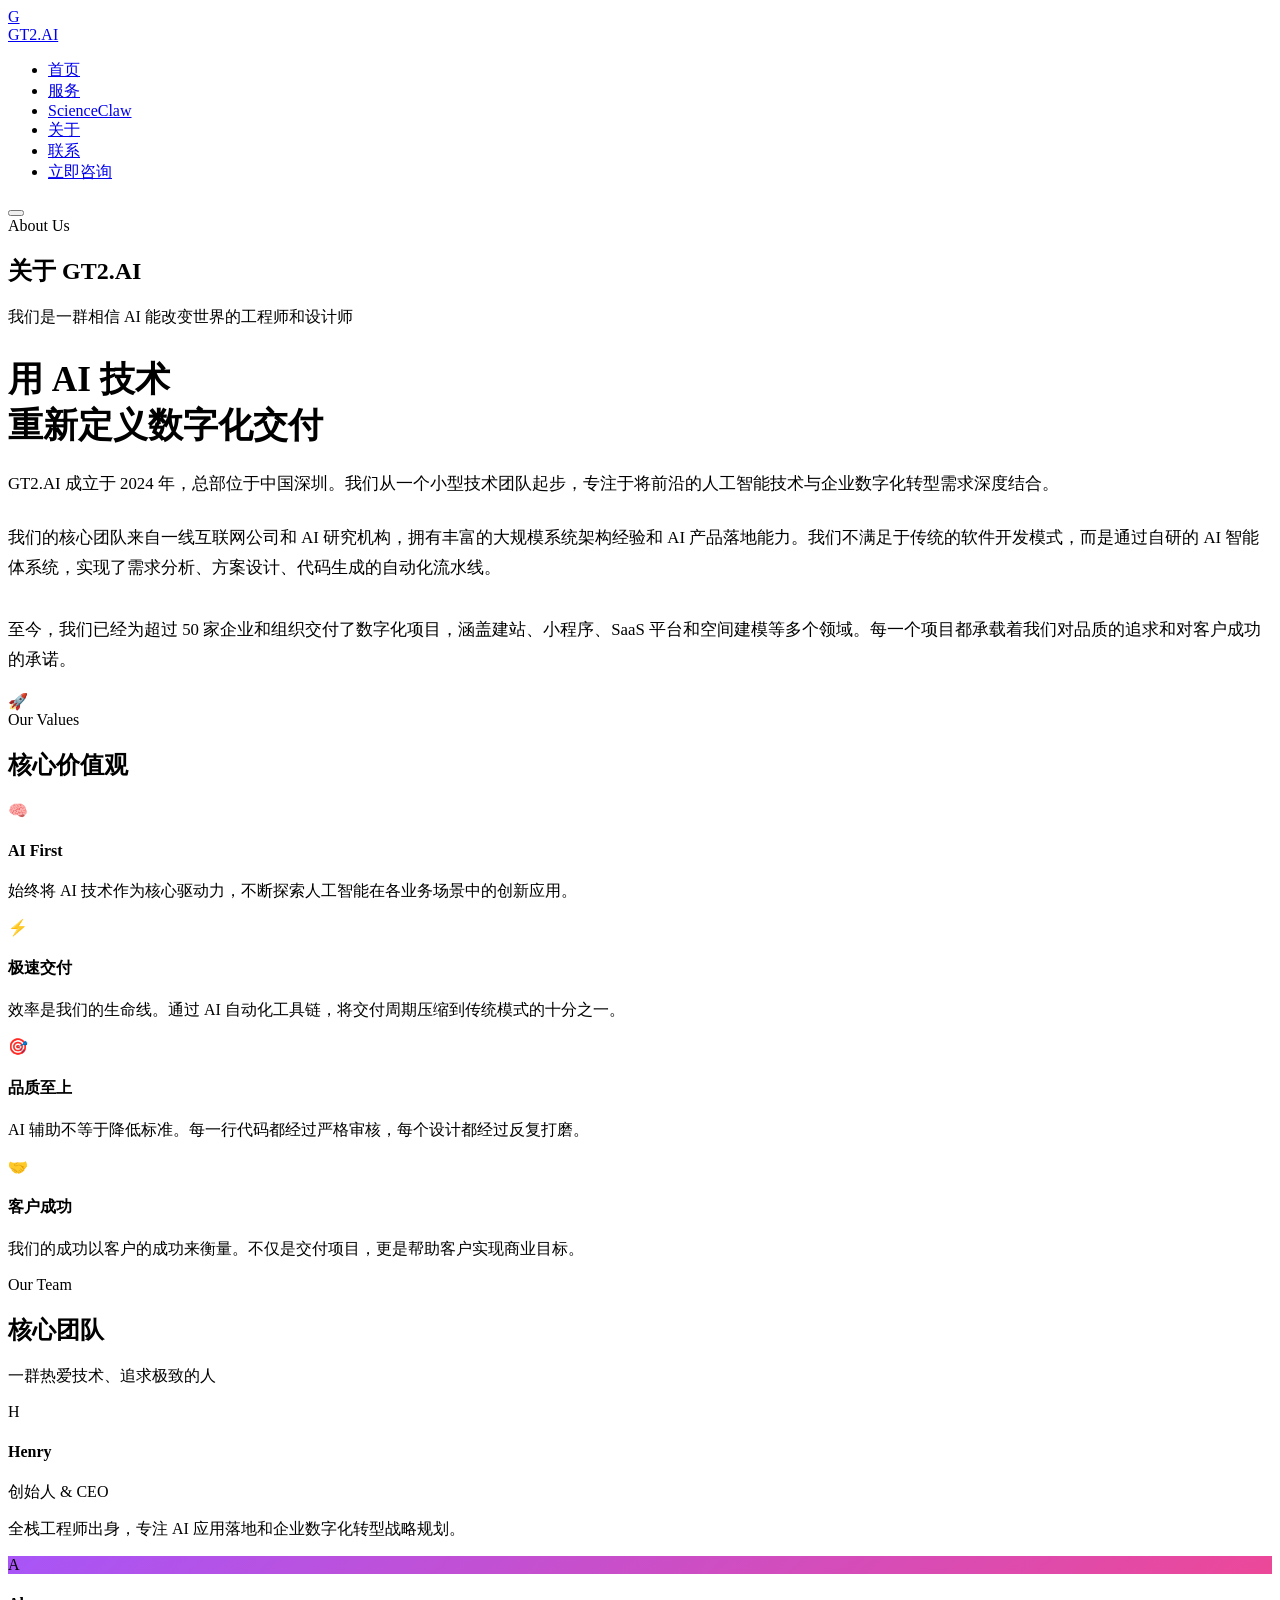
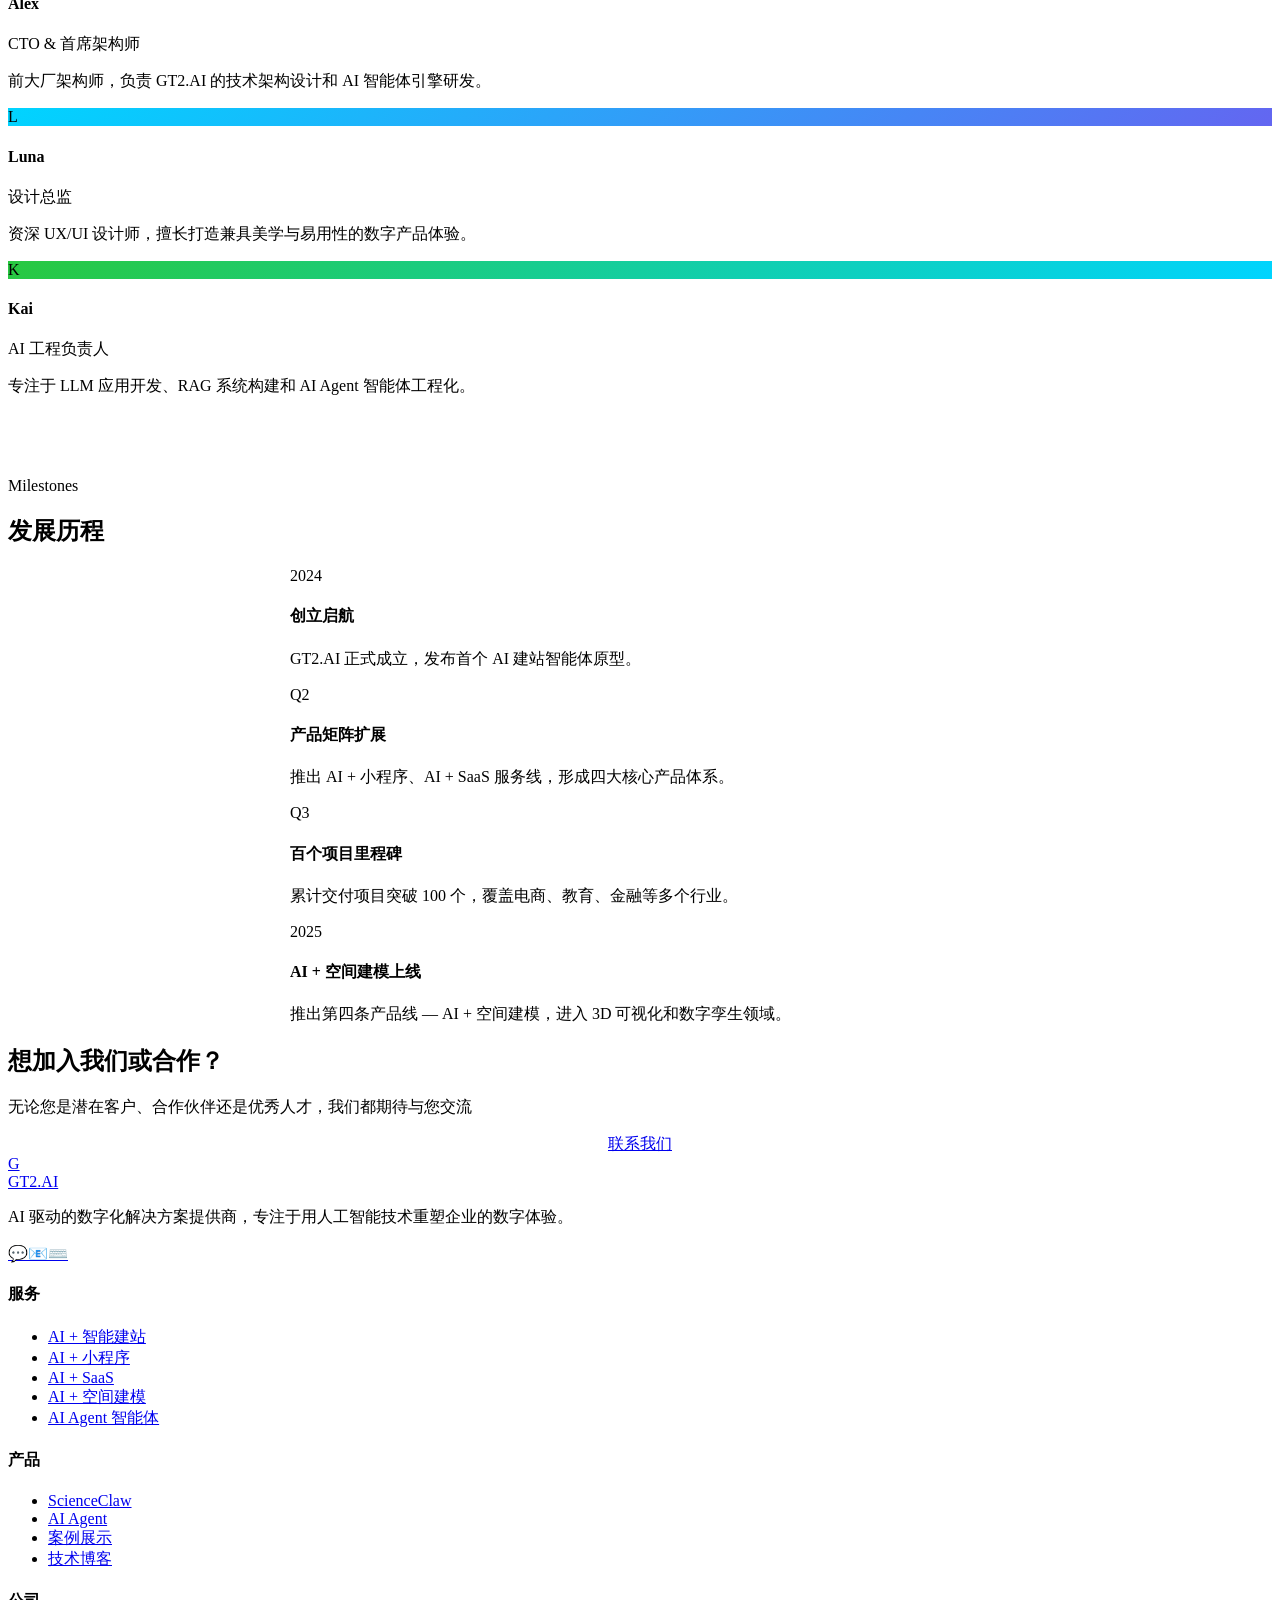
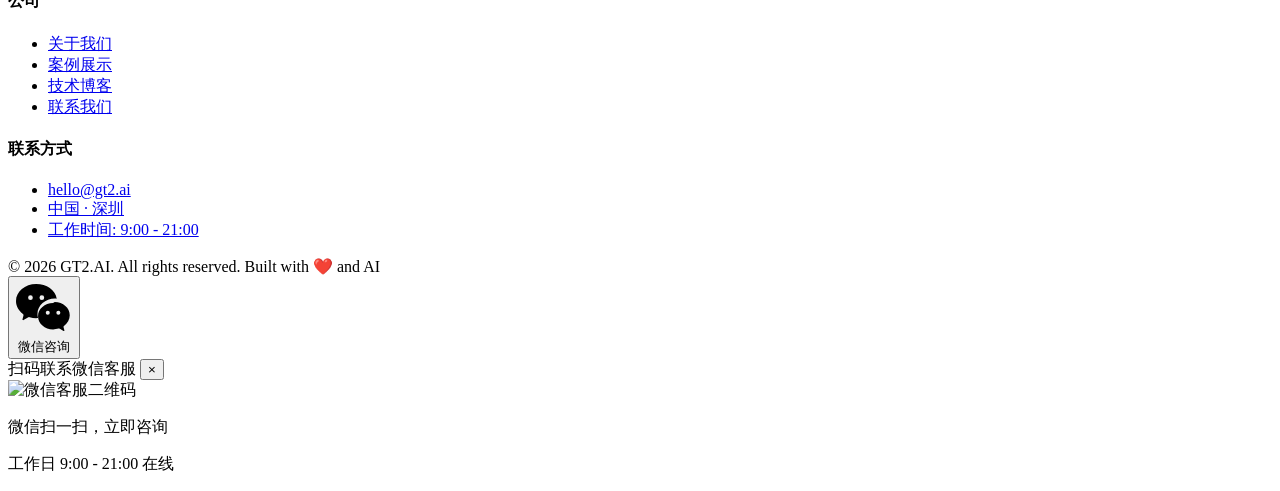
==== about.html @ 5101062d "Add files via upload 添加侧边微信客服组件 + ScienceClaw页面" ====
<!DOCTYPE html>
<html lang="zh-CN">
<head>
  <meta charset="UTF-8">
  <meta name="viewport" content="width=device-width, initial-scale=1.0">
  <title>关于我们 - GT2.AI | AI 驱动的数字化解决方案</title>
  <link rel="stylesheet" href="css/style.css">
</head>
<body>

  <div class="bg-orbs"><div class="bg-orb bg-orb-1"></div><div class="bg-orb bg-orb-2"></div><div class="bg-orb bg-orb-3"></div></div>
  <div class="bg-grid"></div>

  <nav class="navbar"><div class="container">
    <a href="index.html" class="nav-logo"><div class="logo-icon">G</div><span>GT2.AI</span></a>
    <ul class="nav-links">
      <li><a href="index.html">首页</a></li>
      <li><a href="services.html">服务</a></li>
      <li><a href="scienceclaw.html">ScienceClaw</a></li>
      <li><a href="about.html" class="active">关于</a></li>
      <li><a href="contact.html">联系</a></li>
      <li><a href="contact.html" class="btn btn-primary nav-cta">立即咨询</a></li>
    </ul>
    <button class="nav-toggle" aria-label="菜单"><span></span><span></span><span></span></button>
  </div></nav>

  <div class="content-wrapper">

    <!-- Page Header -->
    <section class="page-header" id="about-top">
      <div class="container animate-on-scroll">
        <div class="section-label">About Us</div>
        <h1 class="section-title gradient-text">关于 GT2.AI</h1>
        <p class="section-desc">我们是一群相信 AI 能改变世界的工程师和设计师</p>
      </div>
    </section>

    <!-- About Intro -->
    <section class="service-detail">
      <div class="container">
        <div class="about-intro">
          <div class="animate-on-scroll">
            <h2 style="font-family:var(--font-display);font-size:clamp(1.6rem,3vw,2.2rem);font-weight:700;margin-bottom:20px;line-height:1.3;">
              用 AI 技术<br><span class="gradient-text">重新定义数字化交付</span>
            </h2>
            <p style="color:var(--text-secondary);font-size:1.05rem;line-height:1.8;margin-bottom:24px;">
              GT2.AI 成立于 2024 年，总部位于中国深圳。我们从一个小型技术团队起步，专注于将前沿的人工智能技术与企业数字化转型需求深度结合。
            </p>
            <p style="color:var(--text-secondary);font-size:1.05rem;line-height:1.8;margin-bottom:32px;">
              我们的核心团队来自一线互联网公司和 AI 研究机构，拥有丰富的大规模系统架构经验和 AI 产品落地能力。我们不满足于传统的软件开发模式，而是通过自研的 AI 智能体系统，实现了需求分析、方案设计、代码生成的自动化流水线。
            </p>
            <p style="color:var(--text-secondary);font-size:1.05rem;line-height:1.8;">
              至今，我们已经为超过 50 家企业和组织交付了数字化项目，涵盖建站、小程序、SaaS 平台和空间建模等多个领域。每一个项目都承载着我们对品质的追求和对客户成功的承诺。
            </p>
          </div>
          <div class="about-img-placeholder animate-on-scroll delay-2">
            🚀
          </div>
        </div>

        <!-- Values -->
        <div class="section-header animate-on-scroll">
          <div class="section-label">Our Values</div>
          <h2 class="section-title">核心价值观</h2>
        </div>
        <div class="about-values">
          <div class="value-card animate-on-scroll delay-1">
            <div class="value-icon">🧠</div>
            <h4>AI First</h4>
            <p>始终将 AI 技术作为核心驱动力，不断探索人工智能在各业务场景中的创新应用。</p>
          </div>
          <div class="value-card animate-on-scroll delay-2">
            <div class="value-icon">⚡</div>
            <h4>极速交付</h4>
            <p>效率是我们的生命线。通过 AI 自动化工具链，将交付周期压缩到传统模式的十分之一。</p>
          </div>
          <div class="value-card animate-on-scroll delay-3">
            <div class="value-icon">🎯</div>
            <h4>品质至上</h4>
            <p>AI 辅助不等于降低标准。每一行代码都经过严格审核，每个设计都经过反复打磨。</p>
          </div>
          <div class="value-card animate-on-scroll delay-4">
            <div class="value-icon">🤝</div>
            <h4>客户成功</h4>
            <p>我们的成功以客户的成功来衡量。不仅是交付项目，更是帮助客户实现商业目标。</p>
          </div>
        </div>

        <!-- Team -->
        <div class="section-header animate-on-scroll">
          <div class="section-label">Our Team</div>
          <h2 class="section-title">核心团队</h2>
          <p class="section-desc">一群热爱技术、追求极致的人</p>
        </div>
        <div class="team-grid">
          <div class="team-card animate-on-scroll delay-1">
            <div class="team-avatar">H</div>
            <h4>Henry</h4>
            <div class="role">创始人 & CEO</div>
            <p>全栈工程师出身，专注 AI 应用落地和企业数字化转型战略规划。</p>
          </div>
          <div class="team-card animate-on-scroll delay-2">
            <div class="team-avatar" style="background:linear-gradient(135deg,#a855f7,#ec4899);">A</div>
            <h4>Alex</h4>
            <div class="role">CTO & 首席架构师</div>
            <p>前大厂架构师，负责 GT2.AI 的技术架构设计和 AI 智能体引擎研发。</p>
          </div>
          <div class="team-card animate-on-scroll delay-3">
            <div class="team-avatar" style="background:linear-gradient(135deg,#00d4ff,#6366f1);">L</div>
            <h4>Luna</h4>
            <div class="role">设计总监</div>
            <p>资深 UX/UI 设计师，擅长打造兼具美学与易用性的数字产品体验。</p>
          </div>
          <div class="team-card animate-on-scroll delay-4">
            <div class="team-avatar" style="background:linear-gradient(135deg,#28c840,#00d4ff);">K</div>
            <h4>Kai</h4>
            <div class="role">AI 工程负责人</div>
            <p>专注于 LLM 应用开发、RAG 系统构建和 AI Agent 智能体工程化。</p>
          </div>
        </div>

        <!-- Timeline / Milestones -->
        <div class="section-header animate-on-scroll" style="margin-top:80px;">
          <div class="section-label">Milestones</div>
          <h2 class="section-title">发展历程</h2>
        </div>
        <div class="feature-list" style="max-width:700px;margin:0 auto;">
          <div class="feature-item animate-on-scroll delay-1">
            <div class="feature-num">2024</div>
            <div class="feature-info">
              <h4>创立启航</h4>
              <p>GT2.AI 正式成立，发布首个 AI 建站智能体原型。</p>
            </div>
          </div>
          <div class="feature-item animate-on-scroll delay-2">
            <div class="feature-num">Q2</div>
            <div class="feature-info">
              <h4>产品矩阵扩展</h4>
              <p>推出 AI + 小程序、AI + SaaS 服务线，形成四大核心产品体系。</p>
            </div>
          </div>
          <div class="feature-item animate-on-scroll delay-3">
            <div class="feature-num">Q3</div>
            <div class="feature-info">
              <h4>百个项目里程碑</h4>
              <p>累计交付项目突破 100 个，覆盖电商、教育、金融等多个行业。</p>
            </div>
          </div>
          <div class="feature-item animate-on-scroll delay-4">
            <div class="feature-num">2025</div>
            <div class="feature-info">
              <h4>AI + 空间建模上线</h4>
              <p>推出第四条产品线 — AI + 空间建模，进入 3D 可视化和数字孪生领域。</p>
            </div>
          </div>
        </div>
      </div>
    </section>

    <!-- CTA -->
    <section class="cta-section">
      <div class="container">
        <div class="cta-box animate-on-scroll">
          <div class="cta-glow"></div>
          <h2 class="cta-title">想加入我们或合作？</h2>
          <p class="cta-desc">无论您是潜在客户、合作伙伴还是优秀人才，我们都期待与您交流</p>
          <div style="display:flex;gap:16px;justify-content:center;position:relative;z-index:1;">
            <a href="contact.html" class="btn btn-primary">联系我们</a>
          </div>
        </div>
      </div>
    </section>

  </div>

  <!-- Footer -->
  <footer class="footer">
    <div class="container">
      <div class="footer-grid">
        <div class="footer-brand">
          <a href="index.html" class="nav-logo"><div class="logo-icon">G</div><span>GT2.AI</span></a>
          <p>AI 驱动的数字化解决方案提供商，专注于用人工智能技术重塑企业的数字体验。</p>
          <div class="footer-social"><a href="#">💬</a><a href="#">📧</a><a href="#">⌨️</a></div>
        </div>
        <div class="footer-col">
          <h4>服务</h4>
          <ul>
            <li><a href="services.html#ai-build">AI + 智能建站</a></li>
            <li><a href="services.html#ai-miniapp">AI + 小程序</a></li>
            <li><a href="services.html#ai-saas">AI + SaaS</a></li>
            <li><a href="services.html#ai-modeling">AI + 空间建模</a></li>
            <li><a href="services.html#ai-agent">AI Agent 智能体</a></li>
          </ul>
        </div>
        <div class="footer-col">
          <h4>产品</h4>
          <ul>
            <li><a href="scienceclaw.html">ScienceClaw</a></li>
            <li><a href="services.html#ai-agent">AI Agent</a></li>
            <li><a href="#">案例展示</a></li>
            <li><a href="#">技术博客</a></li>
          </ul>
        </div>
        <div class="footer-col">
          <h4>公司</h4>
          <ul>
            <li><a href="about.html">关于我们</a></li>
            <li><a href="cases.html">案例展示</a></li>
            <li><a href="#">技术博客</a></li>
            <li><a href="contact.html">联系我们</a></li>
          </ul>
        </div>
        <div class="footer-col">
          <h4>联系方式</h4>
          <ul>
            <li><a href="mailto:hello@gt2.ai">hello@gt2.ai</a></li>
            <li><a href="#">中国 · 深圳</a></li>
            <li><a href="#">工作时间: 9:00 - 21:00</a></li>
          </ul>
        </div>
      </div>
      <div class="footer-bottom">
        <span>&copy; 2026 GT2.AI. All rights reserved.</span>
        <span>Built with ❤️ and AI</span>
      </div>
    </div>
  </footer>

  <!-- Side WeChat Customer Service -->
  <div class="side-contact">
    <button class="side-contact-btn" aria-label="微信咨询">
      <svg viewBox="0 0 24 24" fill="currentColor"><path d="M8.691 2.188C3.891 2.188 0 5.476 0 9.53c0 2.212 1.17 4.203 3.002 5.55a.59.59 0 0 1 .213.665l-.39 1.48c-.019.07-.048.141-.048.213 0 .163.13.295.29.295a.326.326 0 0 0 .167-.054l1.903-1.114a.864.864 0 0 1 .717-.098 10.16 10.16 0 0 0 2.837.403c.276 0 .543-.027.811-.05a6.093 6.093 0 0 1-.249-1.7c0-3.685 3.37-6.676 7.517-6.676.265 0 .524.019.783.038C16.98 4.746 13.177 2.188 8.691 2.188zm-2.46 4.84a1.01 1.01 0 1 1 0 2.022 1.01 1.01 0 0 1 0-2.022zm4.908 0a1.01 1.01 0 1 1 0 2.022 1.01 1.01 0 0 1 0-2.022zm4.826 3.278c-3.57 0-6.468 2.554-6.468 5.7 0 3.148 2.898 5.7 6.468 5.7a8.34 8.34 0 0 0 2.343-.332.714.714 0 0 1 .594.08l1.574.922a.27.27 0 0 0 .138.045c.133 0 .24-.108.24-.242a.54.54 0 0 0-.04-.175l-.322-1.224a.487.487 0 0 1 .176-.55c1.517-1.114 2.493-2.779 2.493-4.624 0-3.146-2.897-5.7-6.468-5.7zm-2.28 3.39a.865.865 0 1 1 0 1.73.865.865 0 0 1 0-1.73zm4.56 0a.865.865 0 1 1 0 1.73.865.865 0 0 1 0-1.73z"/></svg>
      <span class="side-contact-tooltip">微信咨询</span>
    </button>
    <div class="side-contact-panel">
      <div class="side-contact-header">
        <span>扫码联系微信客服</span>
        <button class="side-contact-close" aria-label="关闭">&times;</button>
      </div>
      <div class="side-contact-body">
        <img src="images/wechat-qr.jpg" alt="微信客服二维码" class="side-contact-qr">
        <p class="side-contact-hint">微信扫一扫，立即咨询</p>
        <p class="side-contact-subhint">工作日 9:00 - 21:00 在线</p>
      </div>
    </div>
  </div>

  <script src="js/main.js"></script>
</body>
</html>
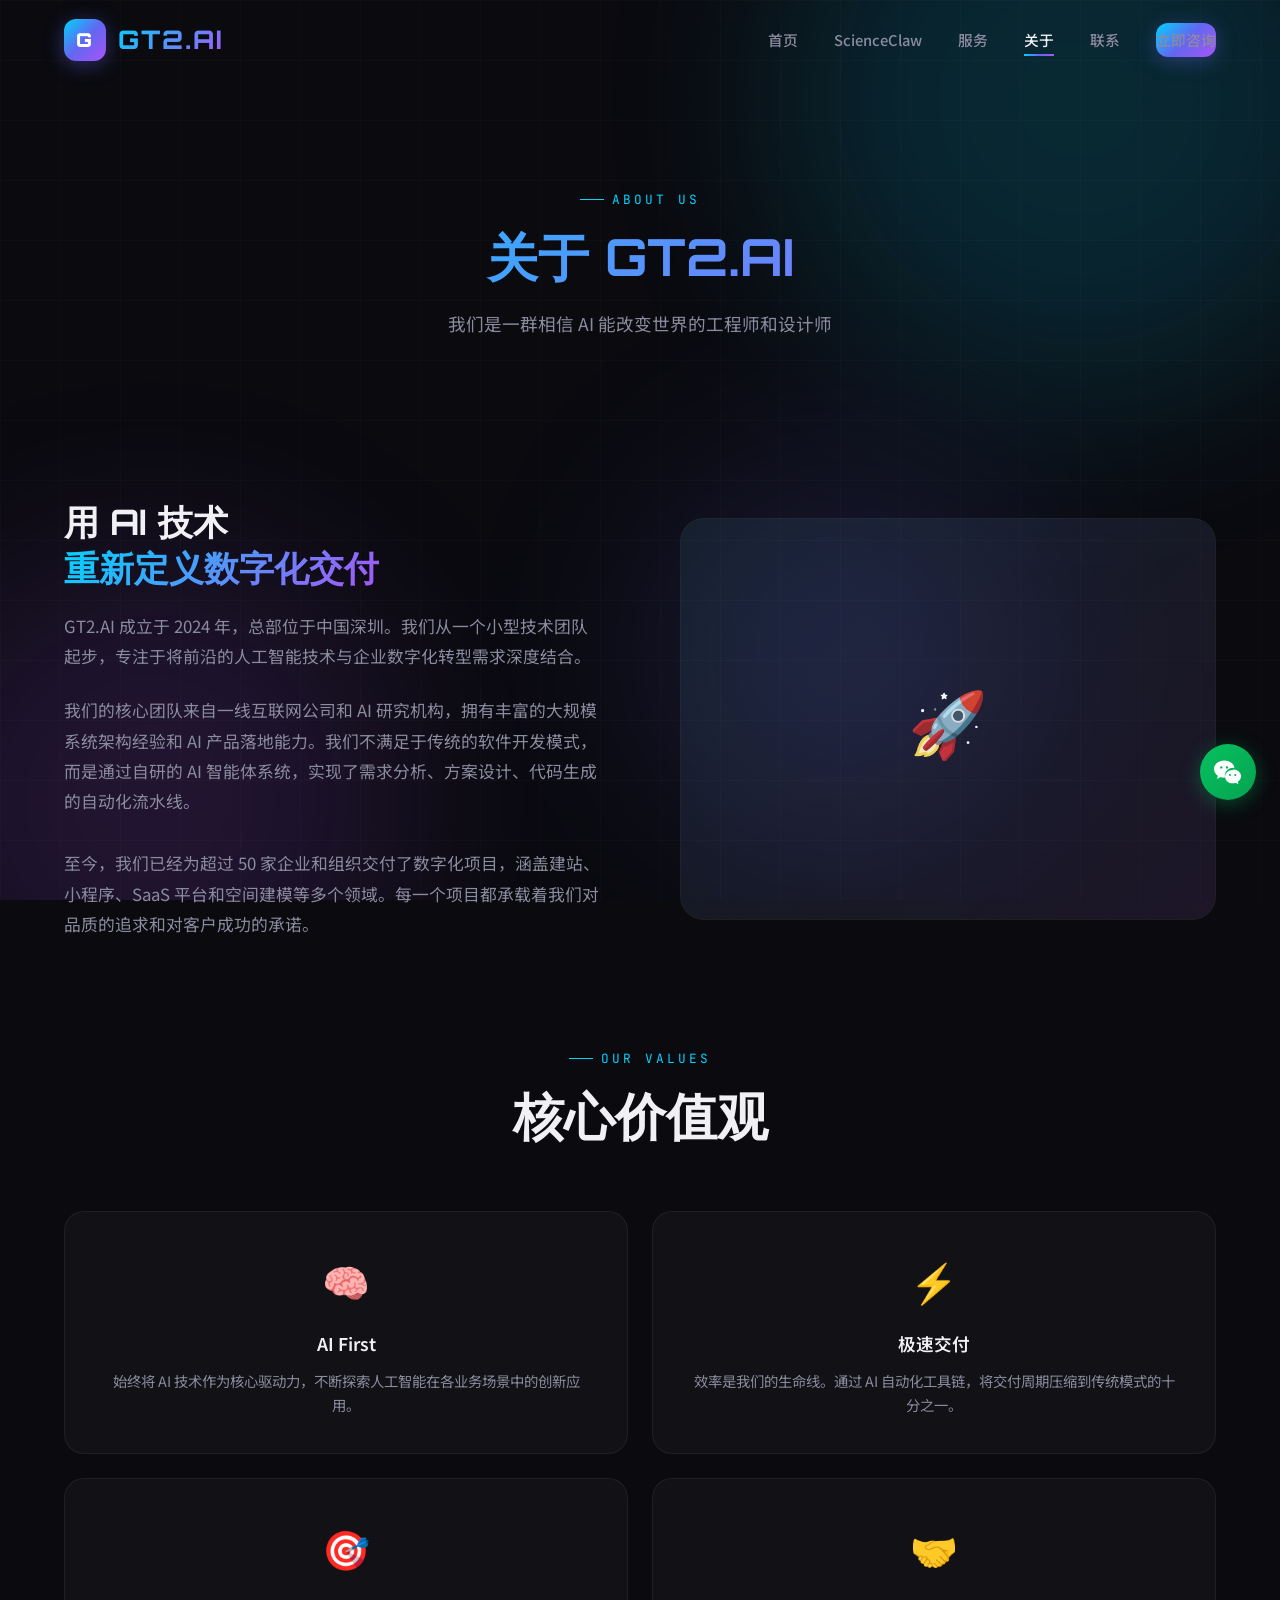
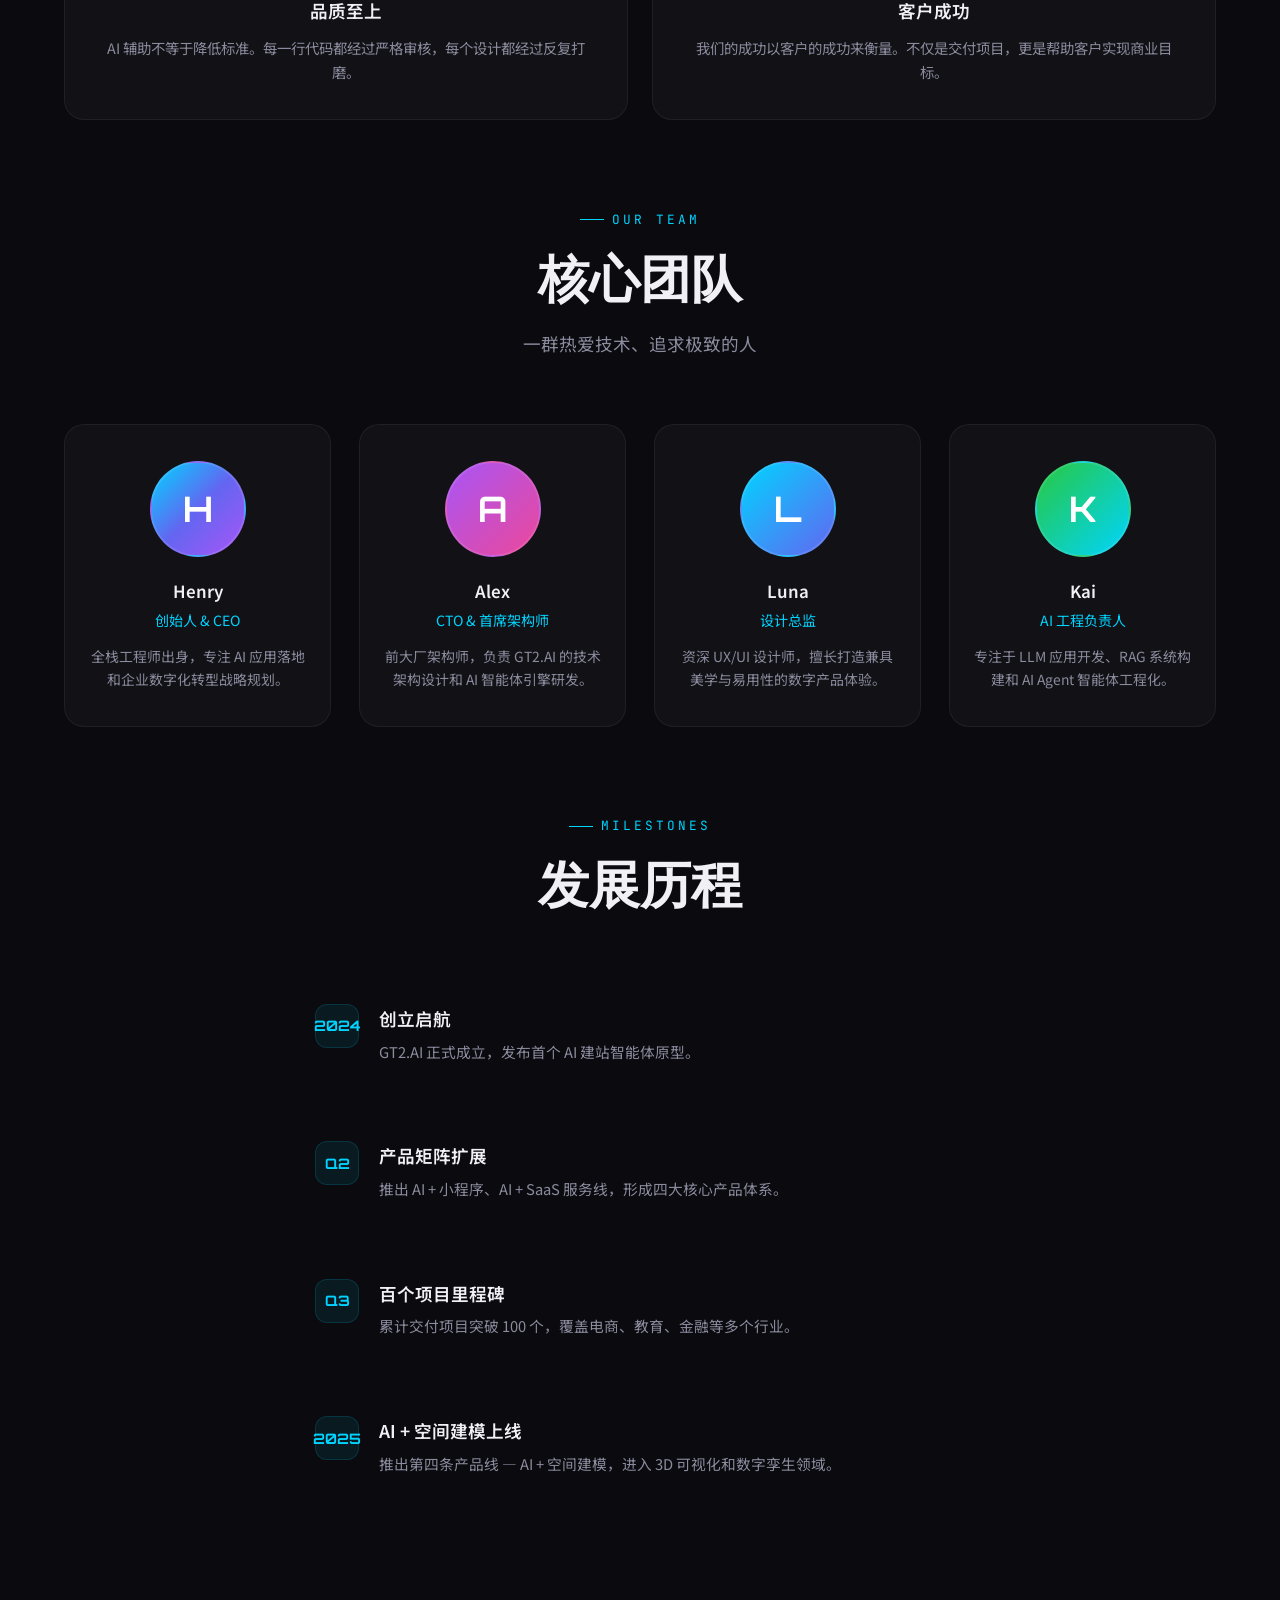
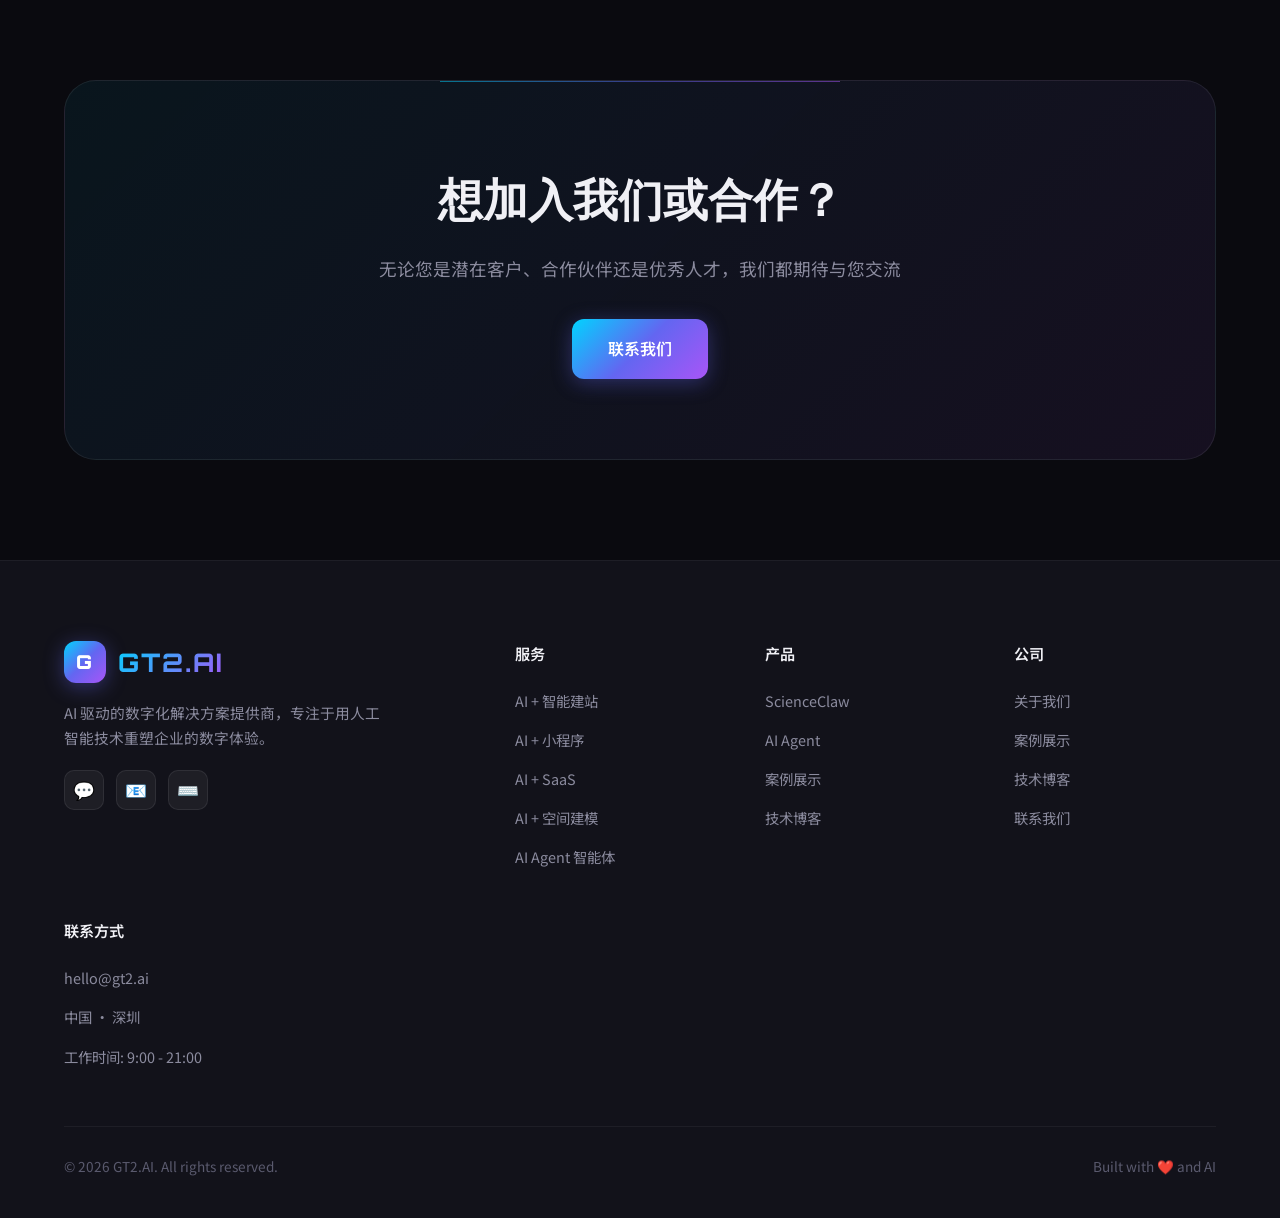
==== commit 1b164b5c: "Add files via upload" ====
--- a/about.html
+++ b/about.html
@@ -4,6 +4,7 @@
   <meta charset="UTF-8">
   <meta name="viewport" content="width=device-width, initial-scale=1.0">
   <title>关于我们 - GT2.AI | AI 驱动的数字化解决方案</title>
+  <meta name="description" content="GT2.AI 成立于2024年，以ScienceClaw科研智能体和AI Agent为核心技术，为企业提供全栈数字化解决方案。总部位于中国深圳。">
   <link rel="stylesheet" href="css/style.css">
 </head>
 <body>
@@ -15,8 +16,8 @@
     <a href="index.html" class="nav-logo"><div class="logo-icon">G</div><span>GT2.AI</span></a>
     <ul class="nav-links">
       <li><a href="index.html">首页</a></li>
+      <li><a href="scienceclaw.html">ScienceClaw</a></li>
       <li><a href="services.html">服务</a></li>
-      <li><a href="scienceclaw.html">ScienceClaw</a></li>
       <li><a href="about.html" class="active">关于</a></li>
       <li><a href="contact.html">联系</a></li>
       <li><a href="contact.html" class="btn btn-primary nav-cta">立即咨询</a></li>
--- a/css/style.css
+++ b/css/style.css
@@ -0,0 +1,820 @@
+/* ============================================
+   GT2.AI - Global Style System
+   现代科技感 AI 品牌官网
+   ============================================ */
+
+/* ---------- Google Fonts Import ---------- */
+@import url('https://fonts.googleapis.com/css2?family=Orbitron:wght@400;500;600;700;800;900&family=Noto+Sans+SC:wght@300;400;500;600;700&family=JetBrains+Mono:wght@400;500&display=swap');
+
+/* ---------- CSS Variables ---------- */
+:root {
+  --bg-primary: #0a0a0f;
+  --bg-secondary: #12121a;
+  --bg-card: rgba(255, 255, 255, 0.03);
+  --bg-card-hover: rgba(255, 255, 255, 0.06);
+  --accent-cyan: #00d4ff;
+  --accent-blue: #6366f1;
+  --accent-purple: #a855f7;
+  --accent-pink: #ec4899;
+  --accent-green: #10b981;
+  --gradient-primary: linear-gradient(135deg, #00d4ff 0%, #6366f1 50%, #a855f7 100%);
+  --gradient-text: linear-gradient(135deg, #00d4ff, #a855f7);
+  --text-primary: #f0f0f5;
+  --text-secondary: #8b8b9e;
+  --text-muted: #5a5a6e;
+  --font-display: 'Orbitron', sans-serif;
+  --font-body: 'Noto Sans SC', sans-serif;
+  --font-mono: 'JetBrains Mono', monospace;
+  --nav-height: 80px;
+  --container-max: 1200px;
+  --section-padding: 120px;
+  --ease-out: cubic-bezier(0.16, 1, 0.3, 1);
+}
+
+/* ---------- Reset ---------- */
+*, *::before, *::after { margin: 0; padding: 0; box-sizing: border-box; }
+html { scroll-behavior: smooth; font-size: 16px; }
+body {
+  font-family: var(--font-body);
+  background-color: var(--bg-primary);
+  color: var(--text-primary);
+  line-height: 1.7;
+  overflow-x: hidden;
+  -webkit-font-smoothing: antialiased;
+}
+::selection { background: rgba(99, 102, 241, 0.3); color: #fff; }
+a { color: inherit; text-decoration: none; }
+img { max-width: 100%; height: auto; }
+
+::-webkit-scrollbar { width: 6px; }
+::-webkit-scrollbar-track { background: var(--bg-primary); }
+::-webkit-scrollbar-thumb { background: linear-gradient(var(--accent-cyan), var(--accent-purple)); border-radius: 3px; }
+
+/* ---------- Utility ---------- */
+.container { max-width: var(--container-max); margin: 0 auto; padding: 0 24px; }
+.gradient-text {
+  background: var(--gradient-text);
+  -webkit-background-clip: text;
+  -webkit-text-fill-color: transparent;
+}
+.section-label {
+  display: inline-flex; align-items: center; gap: 8px;
+  font-family: var(--font-mono); font-size: 0.8rem;
+  letter-spacing: 3px; text-transform: uppercase;
+  color: var(--accent-cyan); margin-bottom: 16px;
+}
+.section-label::before {
+  content: ''; width: 24px; height: 1px; background: var(--accent-cyan);
+}
+.section-title {
+  font-family: var(--font-display); font-size: clamp(2rem, 4vw, 3.2rem);
+  font-weight: 700; line-height: 1.2; margin-bottom: 20px;
+}
+.section-desc { font-size: 1.1rem; color: var(--text-secondary); max-width: 600px; line-height: 1.8; }
+.section-header { text-align: center; margin-bottom: 64px; }
+.section-header .section-desc { margin: 0 auto; }
+
+/* ---------- Buttons ---------- */
+.btn {
+  display: inline-flex; align-items: center; gap: 10px;
+  padding: 16px 36px; border-radius: 12px;
+  font-family: var(--font-body); font-size: 1rem; font-weight: 600;
+  cursor: pointer; transition: all 0.4s var(--ease-out);
+  position: relative; overflow: hidden; border: none;
+}
+.btn-primary {
+  background: var(--gradient-primary); color: #fff;
+  box-shadow: 0 4px 20px rgba(99, 102, 241, 0.35);
+}
+.btn-primary:hover {
+  transform: translateY(-3px);
+  box-shadow: 0 8px 40px rgba(99, 102, 241, 0.5), 0 0 60px rgba(0, 212, 255, 0.15);
+}
+.btn-outline {
+  background: transparent; color: var(--text-primary);
+  border: 1px solid rgba(255, 255, 255, 0.15); backdrop-filter: blur(10px);
+}
+.btn-outline:hover {
+  border-color: var(--accent-cyan); color: var(--accent-cyan);
+  background: rgba(0, 212, 255, 0.05); transform: translateY(-3px);
+}
+
+/* ---------- Background Effects ---------- */
+.bg-orbs {
+  position: fixed; top: 0; left: 0; width: 100%; height: 100%;
+  pointer-events: none; z-index: 0; overflow: hidden;
+}
+.bg-orb {
+  position: absolute; border-radius: 50%;
+  filter: blur(100px); opacity: 0.15;
+  animation: float 20s ease-in-out infinite;
+}
+.bg-orb-1 { width: 600px; height: 600px; background: var(--accent-cyan); top: -200px; right: -100px; animation-delay: 0s; }
+.bg-orb-2 { width: 500px; height: 500px; background: var(--accent-purple); bottom: -150px; left: -100px; animation-delay: -7s; }
+.bg-orb-3 { width: 400px; height: 400px; background: var(--accent-blue); top: 50%; left: 50%; animation-delay: -14s; }
+
+@keyframes float {
+  0%, 100% { transform: translate(0, 0) scale(1); }
+  25% { transform: translate(50px, -80px) scale(1.1); }
+  50% { transform: translate(-30px, 60px) scale(0.95); }
+  75% { transform: translate(80px, 30px) scale(1.05); }
+}
+
+.bg-grid {
+  position: fixed; top: 0; left: 0; width: 100%; height: 100%;
+  background-image:
+    linear-gradient(rgba(255,255,255,0.02) 1px, transparent 1px),
+    linear-gradient(90deg, rgba(255,255,255,0.02) 1px, transparent 1px);
+  background-size: 60px 60px; pointer-events: none; z-index: 0;
+}
+
+.content-wrapper { position: relative; z-index: 2; }
+
+.section { padding: var(--section-padding) 0; position: relative; }
+
+/* ---------- Scroll Animations ---------- */
+.animate-on-scroll {
+  opacity: 0; transform: translateY(40px);
+  transition: all 0.8s var(--ease-out);
+}
+.animate-on-scroll.animated { opacity: 1; transform: translateY(0); }
+.animate-on-scroll.delay-1 { transition-delay: 0.1s; }
+.animate-on-scroll.delay-2 { transition-delay: 0.2s; }
+.animate-on-scroll.delay-3 { transition-delay: 0.3s; }
+.animate-on-scroll.delay-4 { transition-delay: 0.4s; }
+
+@keyframes fadeInUp { from{opacity:0;transform:translateY(40px)} to{opacity:1;transform:translateY(0)} }
+@keyframes scaleIn { from{opacity:0;transform:scale(0.9)} to{opacity:1;transform:scale(1)} }
+@keyframes pulse-glow {
+  0%,100%{box-shadow:0 0 20px rgba(0,212,255,0.2)}
+  50%{box-shadow:0 0 40px rgba(0,212,255,0.4),0 0 80px rgba(168,85,247,0.15)}
+}
+@keyframes rotate-slow { from{transform:rotate(0deg)} to{transform:rotate(360deg)} }
+
+/* ========== NAVBAR ========== */
+.navbar {
+  position: fixed; top: 0; left: 0; right: 0; height: var(--nav-height);
+  display: flex; align-items: center; z-index: 1000;
+  transition: all 0.4s var(--ease-out); background: transparent;
+}
+.navbar.scrolled {
+  background: rgba(10,10,15,0.85); backdrop-filter: blur(20px);
+  border-bottom: 1px solid rgba(255,255,255,0.05);
+}
+.navbar .container { display: flex; align-items: center; justify-content: space-between; width: 100%; }
+
+.nav-logo { display: flex; align-items: center; gap: 12px; font-family: var(--font-display); font-size: 1.6rem; font-weight: 800; letter-spacing: 2px; }
+.nav-logo .logo-icon {
+  width: 42px; height: 42px; background: var(--gradient-primary);
+  border-radius: 12px; display: flex; align-items: center; justify-content: center;
+  font-size: 1.2rem; font-weight: 900; color: #fff;
+  box-shadow: 0 4px 20px rgba(99,102,241,0.4);
+}
+.nav-logo span { background: var(--gradient-text); -webkit-background-clip: text; -webkit-text-fill-color: transparent; }
+
+.nav-links { display: flex; align-items: center; gap: 36px; list-style: none; }
+.nav-links a {
+  font-size: 0.92rem; font-weight: 500; color: var(--text-secondary);
+  position: relative; padding: 4px 0; transition: color 0.3s;
+}
+.nav-links a::after {
+  content:''; position:absolute; bottom:-2px; left:0; width:0; height:2px;
+  background: var(--gradient-primary); transition: width 0.3s var(--ease-out);
+}
+.nav-links a:hover, .nav-links a.active { color: var(--text-primary); }
+.nav-links a:hover::after, .nav-links a.active::after { width: 100%; }
+
+.nav-toggle { display: none; flex-direction: column; gap: 6px; cursor: pointer; background: none; border: none; padding: 8px; }
+.nav-toggle span { width: 26px; height: 2px; background: var(--text-primary); border-radius: 2px; transition: all 0.3s; }
+.nav-toggle.active span:nth-child(1){ transform:rotate(45deg) translate(5px,6px); }
+.nav-toggle.active span:nth-child(2){ opacity:0; }
+.nav-toggle.active span:nth-child(3){ transform:rotate(-45deg) translate(5px,-6px); }
+
+@media(max-width:900px){
+  .nav-toggle{display:flex;}
+  .nav-links{
+    position:fixed; top:var(--nav-height); left:0; right:0; bottom:0;
+    background:rgba(10,10,15,97%); backdrop-filter:blur(30px);
+    flex-direction:column; justify-content:center; align-items:center; gap:28px;
+    transform:translateX(100%); transition:transform 0.4s var(--ease-out);
+  }
+  .nav-links.open{transform:translateX(0);}
+  .nav-links a{font-size:1.3rem;}
+}
+
+/* ========== HERO ========== */
+.hero { min-height:100vh; display:flex; align-items:center; padding-top:var(--nav-height); position:relative; overflow:hidden; }
+.hero-container{
+  max-width:var(--container-max); margin:0 auto; padding:0 24px;
+  display:grid; grid-template-columns:1fr 1fr; gap:60px; align-items:center;
+}
+.hero-badge{
+  display:inline-flex; align-items:center; gap:8px; padding:8px 20px;
+  background:rgba(0,212,255,0.08); border:1px solid rgba(0,212,255,0.2);
+  border-radius:100px; font-family:var(--font-mono); font-size:0.82rem; color:var(--accent-cyan);
+  margin-bottom:28px; backdrop-filter:blur(10px);
+  animation:fadeInUp 0.8s var(--ease-out) both;
+}
+.pulse-dot{width:8px;height:8px;background:var(--accent-cyan);border-radius:50%;animation:pulse-glow 2s infinite;}
+.hero-title{
+  font-family:var(--font-display); font-size:clamp(2.6rem,5.5vw,4.2rem);
+  font-weight:800; line-height:1.1; margin-bottom:24px; letter-spacing:-0.03em;
+  animation:fadeInUp 0.8s var(--ease-out) 0.15s both;
+}
+.hero-desc{
+  font-size:1.15rem; color:var(--text-secondary); line-height:1.8;
+  margin-bottom:40px; max-width:520px;
+  animation:fadeInUp 0.8s var(--ease-out) 0.3s both;
+}
+.hero-actions{display:flex;gap:16px;margin-bottom:56px;animation:fadeInUp 0.8s var(--ease-out) 0.45s both;}
+.hero-stats{display:flex;gap:48px;animation:fadeInUp 0.8s var(--ease-out) 0.6s both;}
+.hero-stat-value{font-family:var(--font-display);font-size:2rem;font-weight:700;background:var(--gradient-text);-webkit-background-clip:text;-webkit-text-fill-color:transparent;}
+.hero-stat-label{font-size:0.85rem;color:var(--text-muted);margin-top:4px;}
+
+/* Hero Visual */
+.hero-visual{position:relative;display:flex;justify-content:center;align-items:center;animation:scaleIn 1s var(--ease-out) 0.3s both;}
+.hero-globe-container{position:relative;width:480px;height:480px;}
+.hero-globe{
+  width:100%;height:100%;border-radius:50%;
+  background:radial-gradient(circle at 30% 30%,rgba(0,212,255,0.15),transparent 50%),radial-gradient(circle at 70% 70%,rgba(168,85,247,0.12),transparent 50%),var(--bg-card);
+  border:1px solid rgba(255,255,255,0.08);position:relative;overflow:hidden;
+  box-shadow:0 0 80px rgba(0,212,255,0.1),0 0 160px rgba(168,85,247,0.05),inset 0 0 80px rgba(0,0,0,0.5);
+}
+.globe-ring{position:absolute;border:1px solid rgba(0,212,255,0.15);border-radius:50%;}
+.globe-ring-1{top:10%;left:10%;right:10%;bottom:10%;animation:rotate-slow 30s linear infinite;}
+.globe-ring-2{top:22%;left:22%;right:22%;bottom:22%;border-color:rgba(168,85,247,0.12);animation:rotate-slow 25s linear infinite reverse;}
+.globe-ring-3{top:34%;left:34%;right:34%;bottom:34%;border-color:rgba(99,102,241,0.1);animation:rotate-slow 20s linear infinite;}
+
+.floating-icon{
+  position:absolute;width:56px;height:56px;border-radius:16px;
+  background:rgba(18,18,26,0.9);border:1px solid rgba(255,255,255,0.1);
+  backdrop-filter:blur(10px);display:flex;align-items:center;justify-content:center;
+  font-size:1.5rem;box-shadow:0 8px 32px rgba(0,0,0,0.3);
+  animation:float-icon 6s ease-in-out infinite;z-index:3;
+}
+.fi-1{top:5%;right:-10px;color:var(--accent-cyan);}
+.fi-2{bottom:15%;right:5%;color:var(--accent-purple);animation-delay:-1.5s;}
+.fi-3{bottom:5%;left:-5%;color:var(--accent-pink);animation-delay:-3s;}
+.fi-4{top:20%;left:-15px;color:var(--accent-blue);animation-delay:-4.5s;}
+@keyframes float-icon{0%,100%{transform:translateY(0);}50%{transform:translateY(-12px);}}
+
+@media(max-width:1024px){
+  .hero-container{grid-template-columns:1fr;text-align:center;gap:48px;padding-top:60px;}
+  .hero-desc{margin-left:auto;margin-right:auto;}
+  .hero-actions{justify-content:center;} .hero-stats{justify-content:center;}
+  .hero-globe-container{width:340px;height:340px;}
+  .floating-icon{width:46px;height:46px;font-size:1.2rem;}
+}
+@media(max-width:640px){
+  .hero-stats{gap:28px;flex-wrap:wrap;}
+  .hero-globe-container{width:280px;height:280px;}
+}
+
+/* ========== SERVICES ========== */
+.services-grid{display:grid;grid-template-columns:repeat(auto-fit,minmax(280px,1fr));gap:28px;}
+.service-card{
+  background:var(--bg-card);border:1px solid rgba(255,255,255,0.06);border-radius:24px;
+  padding:44px 36px;position:relative;overflow:hidden;transition:all 0.5s var(--ease-out);cursor:default;
+}
+.service-card::before{content:'';position:absolute;top:0;left:0;right:0;height:2px;opacity:0;transition:opacity 0.5s;}
+.service-card:hover{transform:translateY(-10px);background:var(--bg-card-hover);border-color:rgba(255,255,255,0.1);box-shadow:0 20px 60px rgba(0,0,0,0.3),0 0 40px rgba(0,212,255,0.04);}
+.service-card:hover::before{opacity:1;}
+.sc-1::before{background:linear-gradient(90deg,#00d4ff,#6366f1);}
+.sc-2::before{background:linear-gradient(90deg,#a855f7,#ec4899);}
+.sc-3::before{background:linear-gradient(90deg,#6366f1,#00d4ff);}
+.sc-4::before{background:linear-gradient(90deg,#ec4899,#f97316);}
+.sc-5::before{background:linear-gradient(90deg,#10b981,#06b6f4);}
+.sc-0::before{background:linear-gradient(90deg,#f59e0b,#f97316);border-top:3px solid #f59e0b;}
+
+.service-icon{width:68px;height:68px;border-radius:18px;display:flex;align-items:center;justify-content:center;font-size:1.8rem;margin-bottom:24px;}
+.si-1{background:rgba(0,212,255,0.1);color:var(--accent-cyan);}
+.si-2{background:rgba(168,85,247,0.1);color:var(--accent-purple);}
+.si-3{background:rgba(99,102,241,0.1);color:var(--accent-blue);}
+.si-4{background:rgba(236,72,153,0.1);color:var(--accent-pink);}
+.si-5{background:rgba(16,185,129,0.1);color:var(--accent-green);}
+.si-0{background:rgba(245,158,11,0.15);color:#f59e0b;border:2px solid rgba(245,158,11,0.3);}
+
+.service-card h3{font-family:var(--font-display);font-size:1.3rem;font-weight:700;margin-bottom:12px;}
+.service-card p{color:var(--text-secondary);font-size:0.95rem;line-height:1.7;margin-bottom:24px;}
+.service-link{display:inline-flex;align-items:center;gap:8px;font-size:0.9rem;font-weight:600;color:var(--accent-cyan);transition:gap 0.3s;}
+.service-link:hover{gap:14px;}
+
+/* ========== FEATURES ========== */
+.features-showcase{display:grid;grid-template-columns:1fr 1fr;gap:60px;align-items:center;}
+.feature-terminal{
+  background:rgba(18,18,26,0.95);border:1px solid rgba(255,255,255,0.08);
+  border-radius:16px;overflow:hidden;box-shadow:0 20px 60px rgba(0,0,0,0.4);
+}
+.terminal-header{display:flex;align-items:center;gap:8px;padding:14px 18px;background:rgba(0,0,0,0.3);border-bottom:1px solid rgba(255,255,255,0.05);}
+.terminal-dot{width:12px;height:12px;border-radius:50%;}
+.td-red{background:#ff5f57;} .td-yellow{background:#febc2e;} .td-green{background:#28c840;}
+.terminal-title{flex:1;text-align:center;font-family:var(--font-mono);font-size:0.82rem;color:var(--text-muted);}
+.terminal-body{padding:24px;font-family:var(--font-mono);font-size:0.84rem;line-height:1.8;color:var(--text-secondary);}
+
+.tc{color:var(--accent-cyan);} .tp{color:var(--accent-purple);}
+.tf{color:var(--text-muted);} .to{color:var(--text-muted);} .ts{color:#28c840;}
+.tcursr{display:inline-block;width:8px;height:16px;background:var(--accent-cyan);animation:blink 1s step-end infinite;vertical-align:middle;margin-left:4px;}
+@keyframes blink{0%,100%{opacity:1;}50%{opacity:0;}}
+
+.feature-list{display:flex;flex-direction:column;gap:28px;}
+.feature-item{display:flex;gap:20px;align-items:flex-start;padding:24px;border-radius:16px;transition:all 0.3s;border:1px solid transparent;}
+.feature-item:hover{background:var(--bg-card);border-color:rgba(255,255,255,0.06);}
+.feature-num{flex-shrink:0;width:44px;height:44px;border-radius:12px;background:rgba(0,212,255,0.08);border:1px solid rgba(0,212,255,0.15);display:flex;align-items:center;justify-content:center;font-family:var(--font-display);font-size:0.9rem;font-weight:700;color:var(--accent-cyan);}
+.feature-info h4{font-size:1.1rem;font-weight:600;margin-bottom:6px;}
+.feature-info p{font-size:0.92rem;color:var(--text-secondary);line-height:1.6;}
+
+@media(max-width:900px){.features-showcase{grid-template-columns:1fr;gap:48px;} .feature-visual{order:-1;}}
+
+/* ========== STATS BAR ========== */
+.stats-bar{background:var(--bg-secondary);border-top:1px solid rgba(255,255,255,0.05);border-bottom:1px solid rgba(255,255,255,0.05);padding:64px 0;position:relative;}
+.stats-bar::before{content:'';position:absolute;top:0;left:0;right:0;height:1px;background:linear-gradient(90deg,rgba(0,212,255,0.3),rgba(168,85,247,0.3));}
+.stats-grid{display:grid;grid-template-columns:repeat(4,1fr);gap:40px;text-align:center;}
+.stat-item:not(:last-child)::after{content:'';position:absolute;right:-20px;top:50%;transform:translateY(-50%);height:40px;width:1px;background:rgba(255,255,255,0.06);}
+.stat-number{font-family:var(--font-display);font-size:clamp(2rem,3vw,2.8rem);font-weight:800;background:var(--gradient-text);-webkit-background-clip:text;-webkit-text-fill-color:transparent;margin-bottom:8px;}
+.stat-label{font-size:0.92rem;color:var(--text-secondary);}
+.stat-item{position:relative;}
+@media(max-width:768px){.stats-grid{grid-template-columns:repeat(2,1fr);gap:32px;} .stat-item:not(:last-child)::after{display:none;}}
+
+/* ========== PROCESS ========== */
+.process-timeline{display:grid;grid-template-columns:repeat(4,1fr);gap:24px;position:relative;}
+.process-timeline::before{content:'';position:absolute;top:56px;left:12%;right:12%;height:1px;background:linear-gradient(90deg,var(--accent-cyan),var(--accent-blue),var(--accent-purple),var(--accent-pink));opacity:0.2;}
+.process-step{text-align:center;position:relative;}
+.process-step-num{width:56px;height:56px;border-radius:50%;background:var(--bg-secondary);border:2px solid rgba(255,255,255,0.1);display:flex;align-items:center;justify-content:center;margin:0 auto 20px;font-family:var(--font-display);font-size:1.1rem;font-weight:700;color:var(--accent-cyan);position:relative;z-index:2;transition:all 0.4s;}
+.process-step:hover .process-step-num{background:var(--gradient-primary);border-color:transparent;color:#fff;box-shadow:0 0 30px rgba(99,102,241,0.4);transform:scale(1.1);}
+.process-step h4{font-size:1.05rem;font-weight:600;margin-bottom:8px;}
+.process-step p{font-size:0.88rem;color:var(--text-secondary);line-height:1.6;}
+@media(max-width:900px){.process-timeline{grid-template-columns:repeat(2,1fr);} .process-timeline::before{display:none;}}
+@media(max-width:520px){.process-timeline{grid-template-columns:1fr;max-width:300px;margin:0 auto;}}
+
+/* ========== CTA ========== */
+.cta-section{text-align:center;padding:100px 0;position:relative;}
+.cta-box{background:linear-gradient(135deg,rgba(0,212,255,0.06),rgba(168,85,247,0.08));border:1px solid rgba(255,255,255,0.08);border-radius:32px;padding:80px 48px;position:relative;overflow:hidden;}
+.cta-box::before{content:'';position:absolute;top:0;left:50%;transform:translateX(-50%);width:400px;height:1px;background:var(--gradient-primary);opacity:0.5;}
+.cta-title{font-family:var(--font-display);font-size:clamp(1.8rem,3.5vw,2.8rem);font-weight:800;margin-bottom:16px;}
+.cta-desc{font-size:1.1rem;color:var(--text-secondary);margin-bottom:36px;max-width:540px;margin-left:auto;margin-right:auto;}
+
+/* ========== FOOTER ========== */
+.footer{background:var(--bg-secondary);border-top:1px solid rgba(255,255,255,0.05);padding:80px 0 40px;}
+.footer-grid{display:grid;grid-template-columns:2fr 1fr 1fr 1fr;gap:48px;margin-bottom:56px;}
+.footer-brand{max-width:320px;}
+.footer-brand .nav-logo{margin-bottom:16px;}
+.footer-brand p{color:var(--text-secondary);font-size:0.92rem;line-height:1.7;margin-bottom:20px;}
+.footer-social{display:flex;gap:12px;}
+.footer-social a{width:40px;height:40px;border-radius:10px;background:rgba(255,255,255,0.05);border:1px solid rgba(255,255,255,0.08);display:flex;align-items:center;justify-content:center;font-size:1.1rem;transition:all 0.3s;}
+.footer-social a:hover{background:rgba(0,212,255,0.1);border-color:rgba(0,212,255,0.3);transform:translateY(-3px);}
+.footer-col h4{font-size:0.95rem;font-weight:600;margin-bottom:20px;}
+.footer-col ul{list-style:none;display:flex;flex-direction:column;gap:12px;}
+.footer-col a{color:var(--text-secondary);font-size:0.9rem;transition:color 0.3s;}
+.footer-col a:hover{color:var(--accent-cyan);}
+.footer-bottom{border-top:1px solid rgba(255,255,255,0.05);padding-top:28px;display:flex;justify-content:space-between;align-items:center;font-size:0.85rem;color:var(--text-muted);}
+@media(max-width:900px){.footer-grid{grid-template-columns:1fr 1fr;} .footer-brand{grid-column:span 2;}}
+@media(max-width:520px){.footer-grid{grid-template-columns:1fr;} .footer-brand{grid-column:span 1;} .footer-bottom{flex-direction:column;gap:12px;text-align:center;}}
+
+/* ========== PAGE HEADER (inner pages) ========== */
+.page-header{padding:180px 0 80px;text-align:center;position:relative;overflow:hidden;}
+.page-header .section-title{font-size:clamp(2.4rem,4vw,3.5rem);margin-bottom:20px;}
+.page-header .section-desc{margin:0 auto;font-size:1.1rem;}
+
+/* ========== SERVICE DETAIL PAGE ========== */
+.service-detail{padding:80px 0;}
+.sd-hero{display:grid;grid-template-columns:1fr 1fr;gap:60px;align-items:center;margin-bottom:80px;}
+.sd-hero-content h1{font-family:var(--font-display);font-size:clamp(2rem,3.5vw,2.8rem);font-weight:800;margin-bottom:20px;line-height:1.2;}
+.sd-hero-content>p{font-size:1.1rem;color:var(--text-secondary);line-height:1.8;margin-bottom:32px;}
+.sd-feature-grid{display:grid;grid-template-columns:repeat(2,1fr);gap:20px;}
+.sd-feature-item{display:flex;align-items:center;gap:12px;padding:16px;background:var(--bg-card);border-radius:12px;border:1px solid rgba(255,255,255,0.04);}
+.sd-feature-icon{width:40px;height:40px;border-radius:10px;background:rgba(0,212,255,0.1);display:flex;align-items:center;justify-content:center;color:var(--accent-cyan);font-size:1.1rem;flex-shrink:0;}
+.sd-feature-item span{font-size:0.93rem;font-weight:500;}
+
+.sd-demo-panel{max-width:480px;width:100%;background:rgba(18,18,26,0.95);border:1px solid rgba(255,255,255,0.08);border-radius:20px;overflow:hidden;box-shadow:0 24px 80px rgba(0,0,0,0.4);}
+.sd-demo-preview{aspect-ratio:16/10;background:linear-gradient(135deg,rgba(0,212,255,0.08),rgba(168,85,247,0.06));display:flex;align-items:center;justify-content:center;font-size:3rem;position:relative;overflow:hidden;}
+.sd-demo-bar{padding:16px 20px;display:flex;align-items:center;gap:12px;border-top:1px solid rgba(255,255,255,0.05);}
+.bar-item{flex:1;height:8px;border-radius:4px;background:rgba(255,255,255,0.05);position:relative;overflow:hidden;}
+.bar-fill{position:absolute;top:0;left:0;height:100%;border-radius:4px;animation:bar-grow 3s ease-in-out infinite;}
+.bar-item:nth-child(1) .bar-fill{width:90%;background:var(--gradient-primary);}
+.bar-item:nth-child(2) .bar-fill{width:75%;background:linear-gradient(90deg,#a855f7,#ec4899);animation-delay:0.5s;}
+.bar-item:nth-child(3) .bar-fill{width:85%;background:linear-gradient(90deg,#28c840,#00d4ff);animation-delay:1s;}
+@keyframes bar-grow{0%,100%{opacity:1;}50%{opacity:0.6;}}
+
+@media(max-width:900px){.sd-hero{grid-template-columns:1fr;text-align:center;} .sd-hero-content>p{margin:0 auto;max-width:520px;} .sd-feature-grid{max-width:520px;margin:0 auto;}}
+
+.detail-section{margin-bottom:80px;}
+.capability-list{display:grid;grid-template-columns:repeat(auto-fit,minmax(260px,1fr));gap:24px;}
+.capability-card{padding:32px;background:var(--bg-card);border:1px solid rgba(255,255,255,0.06);border-radius:20px;transition:all 0.4s var(--ease-out);}
+.capability-card:hover{transform:translateY(-6px);border-color:rgba(255,255,255,0.1);box-shadow:0 16px 48px rgba(0,0,0,0.2);}
+.capability-card .cap-icon{width:52px;height:52px;border-radius:14px;display:flex;align-items:center;justify-content:center;font-size:1.4rem;margin-bottom:18px;}
+.capability-card h4{font-size:1.08rem;font-weight:600;margin-bottom:10px;}
+.capability-card p{font-size:0.9rem;color:var(--text-secondary);line-height:1.65;}
+
+/* Pricing */
+.pricing-table{display:grid;grid-template-columns:repeat(auto-fit,minmax(300px,1fr));gap:28px;max-width:1000px;margin:0 auto;}
+.price-card{background:var(--bg-card);border:1px solid rgba(255,255,255,0.06);border-radius:24px;padding:40px 36px;position:relative;overflow:hidden;transition:all 0.4s var(--ease-out);}
+.price-card.featured{border-color:rgba(0,212,255,0.3);background:rgba(0,212,255,0.03);}
+.price-card.featured::before{content:'推荐';position:absolute;top:16px;right:24px;padding:4px 14px;background:var(--gradient-primary);border-radius:100px;font-size:0.78rem;font-weight:600;color:#fff;}
+.price-card:hover{transform:translateY(-6px);}
+.plan-name{font-family:var(--font-display);font-size:1.15rem;font-weight:700;margin-bottom:8px;}
+.plan-desc{font-size:0.88rem;color:var(--text-secondary);margin-bottom:24px;}
+.plan-price{font-family:var(--font-display);font-size:2.8rem;font-weight:800;margin-bottom:8px;}
+.plan-price-note{font-size:0.85rem;color:var(--text-muted);margin-bottom:28px;}
+.price-card ul{list-style:none;display:flex;flex-direction:column;gap:12px;margin-bottom:32px;}
+.price-card li{display:flex;align-items:center;gap:10px;font-size:0.92rem;color:var(--text-secondary);}
+.check{color:#28c840;font-size:1.1rem;flex-shrink:0;}
+
+/* FAQ */
+.faq-list{max-width:760px;margin:0 auto;display:flex;flex-direction:column;gap:12px;}
+.faq-item{background:var(--bg-card);border:1px solid rgba(255,255,255,0.06);border-radius:16px;overflow:hidden;transition:all 0.3s;}
+.faq-question{width:100%;padding:22px 28px;display:flex;justify-content:space-between;align-items:center;background:none;border:none;color:var(--text-primary);font-size:1rem;font-weight:600;font-family:var(--font-body);cursor:pointer;text-align:left;transition:color 0.3s;}
+.faq-question:hover{color:var(--accent-cyan);}
+.faq-q-icon{width:24px;height:24px;border-radius:6px;background:rgba(255,255,255,0.05);display:flex;align-items:center;justify-content:center;font-size:1.1rem;transition:all 0.3s;flex-shrink:0;}
+.faq-item.open .faq-q-icon{background:rgba(0,212,255,0.15);color:var(--accent-cyan);transform:rotate(45deg);}
+.faq-answer{max-height:0;overflow:hidden;transition:max-height 0.4s var(--ease-out);}
+.faq-answer-inner{padding:0 28px 22px;color:var(--text-secondary);font-size:0.94rem;line-height:1.75;}
+.faq-item.open{border-color:rgba(0,212,255,0.15);}
+.faq-item.open .faq-answer{max-height:300px;}
+
+/* ========== AI Agent 特殊样式 ========== */
+.cap-icon.si-agent{background:rgba(16,185,129,0.1);color:#10b981;}
+
+/* ========== ABOUT PAGE ========== */
+.about-intro{display:grid;grid-template-columns:1fr 1fr;gap:80px;align-items:center;margin-bottom:100px;}
+.about-img-placeholder{width:100%;aspect-ratio:4/3;background:var(--bg-card);border:1px solid rgba(255,255,255,0.06);border-radius:24px;display:flex;align-items:center;justify-content:center;font-size:4rem;position:relative;overflow:hidden;}
+.about-img-placeholder::after{content:'';position:absolute;inset:0;background:linear-gradient(135deg,rgba(0,212,255,0.05),rgba(168,85,247,0.08));}
+.about-values{display:grid;grid-template-columns:repeat(2,1fr);gap:24px;margin-bottom:80px;}
+.value-card{padding:36px;background:var(--bg-card);border:1px solid rgba(255,255,255,0.06);border-radius:20px;text-align:center;transition:all 0.4s var(--ease-out);}
+.value-card:hover{transform:translateY(-6px);border-color:rgba(255,255,255,0.1);}
+.value-icon{font-size:2.4rem;margin-bottom:16px;}
+.value-card h4{font-size:1.1rem;font-weight:600;margin-bottom:10px;}
+.value-card p{font-size:0.9rem;color:var(--text-secondary);line-height:1.65;}
+.team-grid{display:grid;grid-template-columns:repeat(auto-fit,minmax(240px,1fr));gap:28px;}
+.team-card{text-align:center;padding:36px 24px;background:var(--bg-card);border:1px solid rgba(255,255,255,0.06);border-radius:20px;transition:all 0.4s var(--ease-out);}
+.team-card:hover{transform:translateY(-6px);border-color:rgba(255,255,255,0.1);}
+.team-avatar{width:96px;height:96px;border-radius:50%;margin:0 auto 20px;background:var(--gradient-primary);display:flex;align-items:center;justify-content:center;font-size:2.2rem;font-family:var(--font-display);font-weight:700;color:#fff;border:2px solid rgba(255,255,255,0.1);}
+.team-card h4{font-size:1.05rem;font-weight:600;margin-bottom:4px;}
+.role{font-size:0.88rem;color:var(--accent-cyan);margin-bottom:12px;}
+.team-card p{font-size:0.87rem;color:var(--text-secondary);line-height:1.6;}
+@media(max-width:768px){.about-intro{grid-template-columns:1fr;gap:48px;} .about-values{grid-template-columns:1fr;}}
+
+/* ========== CONTACT PAGE ========== */
+.contact-layout{display:grid;grid-template-columns:1fr 1.2fr;gap:60px;align-items:start;}
+.contact-info{padding:40px 0;}
+.contact-info h2{font-family:var(--font-display);font-size:1.6rem;font-weight:700;margin-bottom:16px;}
+.contact-info > p{color:var(--text-secondary);font-size:0.98rem;line-height:1.7;margin-bottom:32px;}
+.contact-methods{display:flex;flex-direction:column;gap:20px;margin-bottom:36px;}
+.contact-method{display:flex;align-items:center;gap:16px;padding:16px 20px;background:var(--bg-card);border-radius:14px;border:1px solid rgba(255,255,255,0.04);transition:all 0.3s;}
+.contact-method:hover{border-color:rgba(0,212,255,0.2);}
+.cm-icon{width:44px;height:44px;border-radius:12px;background:rgba(0,212,255,0.08);display:flex;align-items:center;justify-content:center;font-size:1.2rem;color:var(--accent-cyan);flex-shrink:0;}
+.cm-label{font-size:0.82rem;color:var(--text-muted);}
+.cm-value{font-size:0.96rem;font-weight:500;}
+
+.contact-form{background:var(--bg-card);border:1px solid rgba(255,255,255,0.06);border-radius:24px;padding:44px;}
+.form-group{margin-bottom:24px;}
+.form-group label{display:block;font-size:0.9rem;font-weight:500;margin-bottom:8px;color:var(--text-secondary);}
+.form-group input,
+.form-group textarea,
+.form-group select{
+  width:100%;padding:14px 18px;background:rgba(255,255,255,0.03);border:1px solid rgba(255,255,255,0.08);
+  border-radius:12px;color:var(--text-primary);font-family:var(--font-body);
+  font-size:0.95rem;outline:none;transition:border-color 0.3s;
+}
+.form-group input:focus,
+.form-group textarea:focus{border-color:var(--accent-cyan);}
+.form-group textarea{min-height:140px;resize:vertical;}
+@media(max-width:900px){.contact-layout{grid-template-columns:1fr;}}
+
+/* ============================================
+   AI Agent - 物流供应链板块专用样式
+   ============================================ */
+
+/* ---- Agent Badge ---- */
+.agent-badge {
+  display:inline-block;padding:6px 16px;background:linear-gradient(135deg,rgba(16,185,129,0.15),rgba(6,182,212,0.1));
+  border:1px solid rgba(16,185,129,0.25);border-radius:20px;font-size:0.8rem;
+  font-weight:600;color:#10b981;letter-spacing:0.5px;margin-bottom:18px;
+}
+.agent-hero-desc{font-size:1.05rem;line-height:1.8;color:var(--text-secondary);max-width:700px;}
+.logistics-tag{
+  display:inline-block;padding:3px 10px;background:rgba(16,185,129,0.08);border:1px solid rgba(16,185,129,0.15);
+  border-radius:6px;font-size:0.72rem;color:#10b981;font-weight:500;
+}
+
+/* ---- 痛点冲击区 ---- */
+.pain-shock-section{padding:80px 0;position:relative;}
+.pain-shock-section::before{
+  content:'';position:absolute;top:0;left:50%;transform:translateX(-50%);
+  width:90%;max-width:1100px;height:1px;background:linear-gradient(90deg,transparent,rgba(239,68,68,0.4),transparent);
+}
+.pain-grid{
+  display:grid;grid-template-columns:repeat(3,1fr);gap:20px;margin-top:40px;
+}
+.pain-card{
+  background:var(--bg-card);border:1px solid rgba(255,255,255,0.06);border-radius:16px;
+  padding:28px 24px;transition:all 0.3s ease;position:relative;overflow:hidden;
+}
+.pain-card:hover{border-color:rgba(239,68,68,0.3);background:var(--bg-card-hover);transform:translateY(-4px);}
+.pain-card::after{
+  content:'';position:absolute;top:0;left:0;width:4px;height:100%;
+  background:linear-gradient(180deg,#ef4444,#f97316);
+}
+.pain-number{
+  font-family:var(--font-display);font-size:2rem;font-weight:800;
+  background:linear-gradient(135deg,#ef4444,#f97316);-webkit-background-clip:text;-webkit-text-fill-color:transparent;
+  margin-bottom:8px;
+}
+.pain-title{font-size:1rem;font-weight:700;color:var(--text-primary);margin-bottom:12px;}
+.pain-now{
+  font-size:0.85rem;color:var(--text-muted);line-height:1.7;margin-bottom:10px;
+  padding:10px 14px;background:rgba(239,68,68,0.06);border-radius:8px;border-left:3px solid #ef4444;
+}
+.pain-after{
+  font-size:0.85rem;color:#10b981;line-height:1.7;
+  padding:10px 14px;background:rgba(16,185,129,0.06);border-radius:8px;border-left:3px solid #10b981;
+}
+
+/* ---- Agent 业务线 ---- */
+.agent-business-line{margin-bottom:36px;}
+.abl-header{
+  display:flex;align-items:center;gap:16px;padding:18px 22px;
+  background:linear-gradient(135deg,rgba(16,185,129,0.05),rgba(6,182,212,0.03));
+  border:1px solid rgba(16,185,129,0.12);border-radius:14px;margin-bottom:16px;
+  flex-wrap:wrap;
+}
+.abl-icon{font-size:2rem;}
+.abl-info h3{font-size:1.15rem;font-weight:700;color:var(--text-primary);margin-bottom:2px;}
+.abl-info p{font-size:0.85rem;color:var(--text-muted);}
+.abl-roi{
+  margin-left:auto;font-size:0.8rem;font-weight:700;color:var(--accent-green);
+  padding:4px 14px;background:rgba(16,185,129,0.1);border-radius:20px;white-space:nowrap;
+}
+.abl-roi-highlight{
+  color:#f59e0b;background:rgba(245,158,11,0.12);
+}
+
+/* ---- Agent Mini Cards ---- */
+.agent-cards-row{
+  display:grid;grid-template-columns:repeat(auto-fill,minmax(300px,1fr));gap:14px;
+}
+.agent-mini-card{
+  background:var(--bg-card);border:1px solid rgba(255,255,255,0.06);border-radius:12px;
+  padding:18px 20px;transition:all 0.3s ease;position:relative;overflow:hidden;
+}
+.agent-mini-card:hover{border-color:rgba(16,185,129,0.3);background:var(--bg-card-hover);transform:translateY(-2px);}
+.agent-mini-card.amc-hot{
+  border-color:rgba(245,158,11,0.2);
+  background:linear-gradient(135deg,rgba(245,158,11,0.04),rgba(16,185,129,0.02));
+}
+.agent-mini-card.amc-hot:hover{border-color:rgba(245,158,11,0.5);}
+.agent-mini-card.amc-hot::before{
+  content:'🔥';position:absolute;top:10px;right:12px;font-size:0.9rem;
+}
+.agent-mini-card.amc-star::before{
+  content:'⭐';position:absolute;top:10px;right:12px;font-size:0.9rem;
+}
+.amc-name{
+  font-size:0.92rem;font-weight:700;color:var(--text-primary);margin-bottom:6px;
+  padding-right:30px;
+}
+.amc-desc{
+  font-size:0.82rem;color:var(--text-secondary);line-height:1.65;margin-bottom:10px;
+}
+.amc-metrics{
+  display:flex;gap:8px;flex-wrap:wrap;
+}
+.amc-metric{
+  font-size:0.75rem;padding:3px 10px;border-radius:6px;
+  background:rgba(16,185,129,0.07);color:#10b981;font-weight:600;
+}
+
+/* ---- ROI Dashboard ---- */
+.roi-dashboard-section{padding:70px 0;}
+.roi-big-numbers{
+  display:grid;grid-template-columns:repeat(3,1fr);gap:18px;margin-top:32px;
+}
+.rbn-card{
+  background:var(--bg-card);border:1px solid rgba(255,255,255,0.06);border-radius:16px;
+  padding:28px 24px;text-align:center;transition:all 0.3s ease;
+}
+.rbn-card:hover{border-color:rgba(16,185,129,0.3);transform:translateY(-3px);}
+.rbn-card.rbn-highlight{
+  border-color:rgba(16,185,129,0.2);
+  background:linear-gradient(135deg,rgba(16,185,129,0.05),rgba(6,182,212,0.03));
+}
+.rbn-icon{font-size:2.2rem;margin-bottom:10px;}
+.rbn-value{
+  font-family:var(--font-display);font-size:clamp(1.8rem,3vw,2.4rem);font-weight:800;
+  background:linear-gradient(135deg,#10b981,#06b6f4);-webkit-background-clip:text;-webkit-text-fill-color:transparent;
+  line-height:1.2;margin-bottom:6px;
+}
+.rbn-unit{font-size:0.9rem;font-weight:500;}
+.rbn-label{font-size:0.95rem;font-weight:600;color:var(--text-primary);margin-bottom:4px;}
+.rbn-source{font-size:0.78rem;color:var(--text-muted);}
+
+/* ---- Roadmap ---- */
+.roadmap-section{padding:60px 0;}
+.roadmap-timeline{
+  display:flex;align-items:flex-start;gap:12px;margin-top:32px;flex-wrap:wrap;
+  justify-content:center;
+}
+.roadmap-phase{
+  flex:1;min-width:240px;max-width:320px;
+  background:var(--bg-card);border:1px solid rgba(255,255,255,0.06);border-radius:16px;
+  padding:24px 20px;transition:all 0.3s ease;text-align:left;
+}
+.roadmap-phase:hover{transform:translateY(-4px);}
+.rp-phase1{border-top:3px solid #f59e0b;}
+.rp-phase2{border-top:3px solid #10b981;}
+.rp-phase3{border-top:3px solid #6366f1;}
+.rp-badge{
+  display:inline-block;padding:3px 12px;border-radius:6px;font-size:0.75rem;font-weight:700;
+  color:#fff;background:var(--accent-green);
+}
+.rp-phase1 .rp-badge{background:#f59e0b;color:#000;}
+.rp-phase2 .rp-badge{background:#10b981;}
+.rp-phase3 .rp-badge{background:#6366f1;}
+.rp-period{font-size:0.8rem;color:var(--text-muted);margin:6px 0 4px;}
+.rp-title{font-size:1.1rem;font-weight:700;color:var(--text-primary);margin-bottom:10px;}
+.rp-agents{display:flex;flex-wrap:wrap;gap:6px;margin-bottom:12px;}
+.rp-agent-tag{
+  font-size:0.72rem;padding:3px 10px;border-radius:6px;
+  background:rgba(99,102,241,0.08);color:var(--text-secondary);border:1px solid rgba(99,102,241,0.15);
+}
+.rp-agent-tag.rp-hot{
+  background:rgba(245,158,11,0.1);color:#f59e0b;border-color:rgba(245,158,11,0.25);
+}
+.rp-agent-tag.rp-star{
+  background:rgba(16,185,129,0.1);color:#10b981;border-color:rgba(16,185,129,0.25);
+}
+.rp-goal{font-size:0.82rem;color:var(--text-secondary);line-height:1.6;
+  padding-top:10px;border-top:1px solid rgba(255,255,255,0.05);
+}
+.roadmap-arrow{
+  font-size:1.8rem;color:var(--text-muted);padding-top:50px;flex-shrink:0;font-weight:300;
+}
+
+/* ---- Why GT2.AI ---- */
+.why-gt2-section{padding:60px 0;}
+.why-grid{
+  display:grid;grid-template-columns:repeat(4,1fr);gap:18px;margin-top:32px;
+}
+.why-card{
+  background:var(--bg-card);border:1px solid rgba(255,255,255,0.06);border-radius:16px;
+  padding:28px 22px;transition:all 0.3s ease;
+}
+.why-card:hover{border-color:rgba(16,185,129,0.3);transform:translateY(-3px);}
+.why-num{
+  font-family:var(--font-display);font-size:1.6rem;font-weight:800;
+  background:linear-gradient(135deg,#10b981,#06b6f4);-webkit-background-clip:text;-webkit-text-fill-color:transparent;
+  margin-bottom:10px;
+}
+.why-title{font-size:1rem;font-weight:700;color:var(--text-primary);margin-bottom:8px;}
+.why-desc{font-size:0.85rem;color:var(--text-secondary);line-height:1.7;}
+
+/* ---- Agent CTA ---- */
+.agent-cta-section{padding:40px 0 60px;}
+
+/* ===== Responsive for Agent Section ===== */
+@media(max-width:1024px){
+  .pain-grid{grid-template-columns:repeat(2,1fr);}
+  .roi-big-numbers{grid-template-columns:repeat(2,1fr);}
+  .why-grid{grid-template-columns:repeat(2,1fr);}
+  .agent-cards-row{grid-template-columns:repeat(auto-fill,minmax(260px,1fr));}
+}
+@media(max-width:640px){
+  .pain-grid{grid-template-columns:1fr;}
+  .roi-big-numbers{grid-template-columns:1fr;}
+  .why-grid{grid-template-columns:1fr;}
+  .abl-header{flex-direction:column;align-items:flex-start;gap:10px;}
+  .abl-roi{margin-left:0;margin-top:4px;}
+  .agent-cards-row{grid-template-columns:1fr;}
+  .roadmap-timeline{flex-direction:column;align-items:center;}
+  .roadmap-arrow{transform:rotate(90deg);padding:10px 0;}
+  .roadmap-phase{min-width:100%;max-width:100%;}
+  .pain-shock-section{padding:50px 0;}
+  .roi-dashboard-section{padding:40px 0;}
+  .roadmap-section{padding:40px 0;}
+  .why-gt2-section{padding:40px 0;}
+}
+
+/* ========== RESPONSIVE OVERRIDES ========== */
+@media(max-width:640px){.btn{padding:14px 28px;font-size:0.92rem;} .section{padding:80px 0;} .cta-box{padding:48px 24px;}}
+
+/* ===== AI Agent Generic Styles (Services Page) ===== */
+
+/* Agent tag (replaces logistics-tag) */
+.agent-tag{
+  display:inline-block;padding:4px 12px;border-radius:20px;
+  font-size:0.75rem;font-weight:600;
+  background:rgba(16,185,129,0.1);color:#10b981;
+  border:1px solid rgba(16,185,129,0.2);
+}
+
+/* Capabilities section */
+.agent-capabilities-section{padding:60px 0;}
+
+/* Industry Solutions */
+.industry-solutions-section{padding:60px 0;background:rgba(0,0,0,0.15);}
+.industry-solution-block{
+  background:var(--bg-card);border:1px solid rgba(255,255,255,0.06);
+  border-radius:16px;padding:28px 24px;margin-bottom:28px;
+  transition:all 0.3s ease;
+}
+.industry-solution-block:hover{border-color:rgba(16,185,129,0.3);transform:translateY(-3px);}
+.isb-header{
+  display:flex;align-items:center;gap:16px;margin-bottom:20px;
+  flex-wrap:wrap;
+}
+.isb-icon{
+  width:48px;height:48px;border-radius:12px;
+  background:linear-gradient(135deg,rgba(16,185,129,0.12),rgba(6,182,212,0.08));
+  display:flex;align-items:center;justify-content:center;
+  font-size:1.5rem;flex-shrink:0;
+}
+.isb-info{flex:1;min-width:200px;}
+.isb-info h3{font-size:1.15rem;font-weight:700;color:var(--text-primary);margin-bottom:4px;}
+.isb-info p{font-size:0.85rem;color:var(--text-secondary);margin:0;}
+.isb-roi{
+  padding:4px 14px;border-radius:8px;font-size:0.78rem;font-weight:700;
+  background:rgba(16,185,129,0.1);color:#10b981;
+  white-space:nowrap;
+}
+.isb-agents{
+  display:grid;grid-template-columns:repeat(auto-fill,minmax(220px,1fr));
+  gap:14px;margin-bottom:16px;
+}
+.isb-agent-card{
+  background:rgba(16,185,129,0.04);border:1px solid rgba(16,185,129,0.1);
+  border-radius:12px;padding:16px 14px;
+  transition:all 0.25s ease;
+}
+.isb-agent-card:hover{background:rgba(16,185,129,0.08);border-color:rgba(16,185,129,0.2);}
+.isb-agent-name{font-size:0.88rem;font-weight:700;color:var(--accent-green);margin-bottom:6px;}
+.isb-agent-desc{font-size:0.8rem;color:var(--text-secondary);line-height:1.5;margin:0;}
+.isb-link{text-align:right;margin-top:8px;}
+.isb-link a{color:var(--accent-green);text-decoration:none;font-size:0.88rem;font-weight:600;}
+.isb-link a:hover{text-decoration:underline;}
+
+/* ===== Responsive for Industry Solutions ===== */
+@media(max-width:1024px){
+  .isb-agents{grid-template-columns:repeat(auto-fill,minmax(200px,1fr));}
+}
+@media(max-width:640px){
+  .industry-solution-block{padding:20px 16px;}
+  .isb-header{flex-direction:column;align-items:flex-start;gap:10px;}
+  .isb-roi{margin-left:0;margin-top:4px;}
+  .isb-agents{grid-template-columns:1fr;}
+}
+
+/* ===== Side WeChat Customer Service ===== */
+.side-contact{position:fixed;right:24px;bottom:100px;z-index:9999;display:flex;flex-direction:column;align-items:flex-end;gap:12px;}
+.side-contact-btn{
+  width:56px;height:56px;border-radius:50%;
+  background:linear-gradient(135deg,#07c160 0%,#05a350 100%);
+  border:none;box-shadow:0 4px 20px rgba(7,193,96,0.35);
+  cursor:pointer;display:flex;align-items:center;justify-content:center;
+  color:#fff;transition:all 0.3s var(--ease-out);position:relative;
+}
+.side-contact-btn:hover{transform:translateY(-4px) scale(1.05);box-shadow:0 8px 30px rgba(7,193,96,0.5);}
+.side-contact-btn svg{width:28px;height:28px;}
+.side-contact-tooltip{
+  position:absolute;right:66px;top:50%;transform:translateY(-50%);
+  background:rgba(0,0,0,0.8);color:#fff;padding:6px 12px;border-radius:8px;
+  font-size:0.82rem;white-space:nowrap;opacity:0;pointer-events:none;
+  transition:opacity 0.25s ease;
+}
+.side-contact-btn:hover .side-contact-tooltip{opacity:1;}
+.side-contact-panel{
+  position:absolute;bottom:70px;right:0;
+  width:280px;background:var(--bg-secondary);
+  border:1px solid rgba(255,255,255,0.08);border-radius:16px;
+  box-shadow:0 20px 60px rgba(0,0,0,0.5);
+  transform:translateY(12px) scale(0.95);opacity:0;pointer-events:none;
+  transition:all 0.35s var(--ease-out);overflow:hidden;
+}
+.side-contact-panel.open{transform:translateY(0) scale(1);opacity:1;pointer-events:auto;}
+.side-contact-header{
+  display:flex;justify-content:space-between;align-items:center;
+  padding:14px 18px;border-bottom:1px solid rgba(255,255,255,0.06);
+}
+.side-contact-header span{font-size:0.95rem;font-weight:600;color:var(--text-primary);}
+.side-contact-close{
+  background:none;border:none;color:var(--text-muted);font-size:1.5rem;
+  cursor:pointer;line-height:1;padding:0;width:28px;height:28px;
+  display:flex;align-items:center;justify-content:center;border-radius:6px;
+  transition:all 0.2s ease;
+}
+.side-contact-close:hover{background:rgba(255,255,255,0.08);color:var(--text-primary);}
+.side-contact-body{padding:20px;text-align:center;}
+.side-contact-qr{width:180px;height:180px;border-radius:12px;margin-bottom:14px;object-fit:cover;}
+.side-contact-hint{font-size:0.95rem;color:var(--text-primary);font-weight:500;margin-bottom:4px;}
+.side-contact-subhint{font-size:0.8rem;color:var(--text-muted);margin:0;}
+/* Pulse animation for button */
+@keyframes sideContactPulse{
+  0%{box-shadow:0 0 0 0 rgba(7,193,96,0.5);}
+  70%{box-shadow:0 0 0 14px rgba(7,193,96,0);}
+  100%{box-shadow:0 0 0 0 rgba(7,193,96,0);}
+}
+.side-contact-btn.pulse{animation:sideContactPulse 2.5s infinite;}
+/* Responsive */
+@media(max-width:640px){
+  .side-contact{right:16px;bottom:80px;}
+  .side-contact-panel{width:260px;}
+  .side-contact-qr{width:160px;height:160px;}
+}
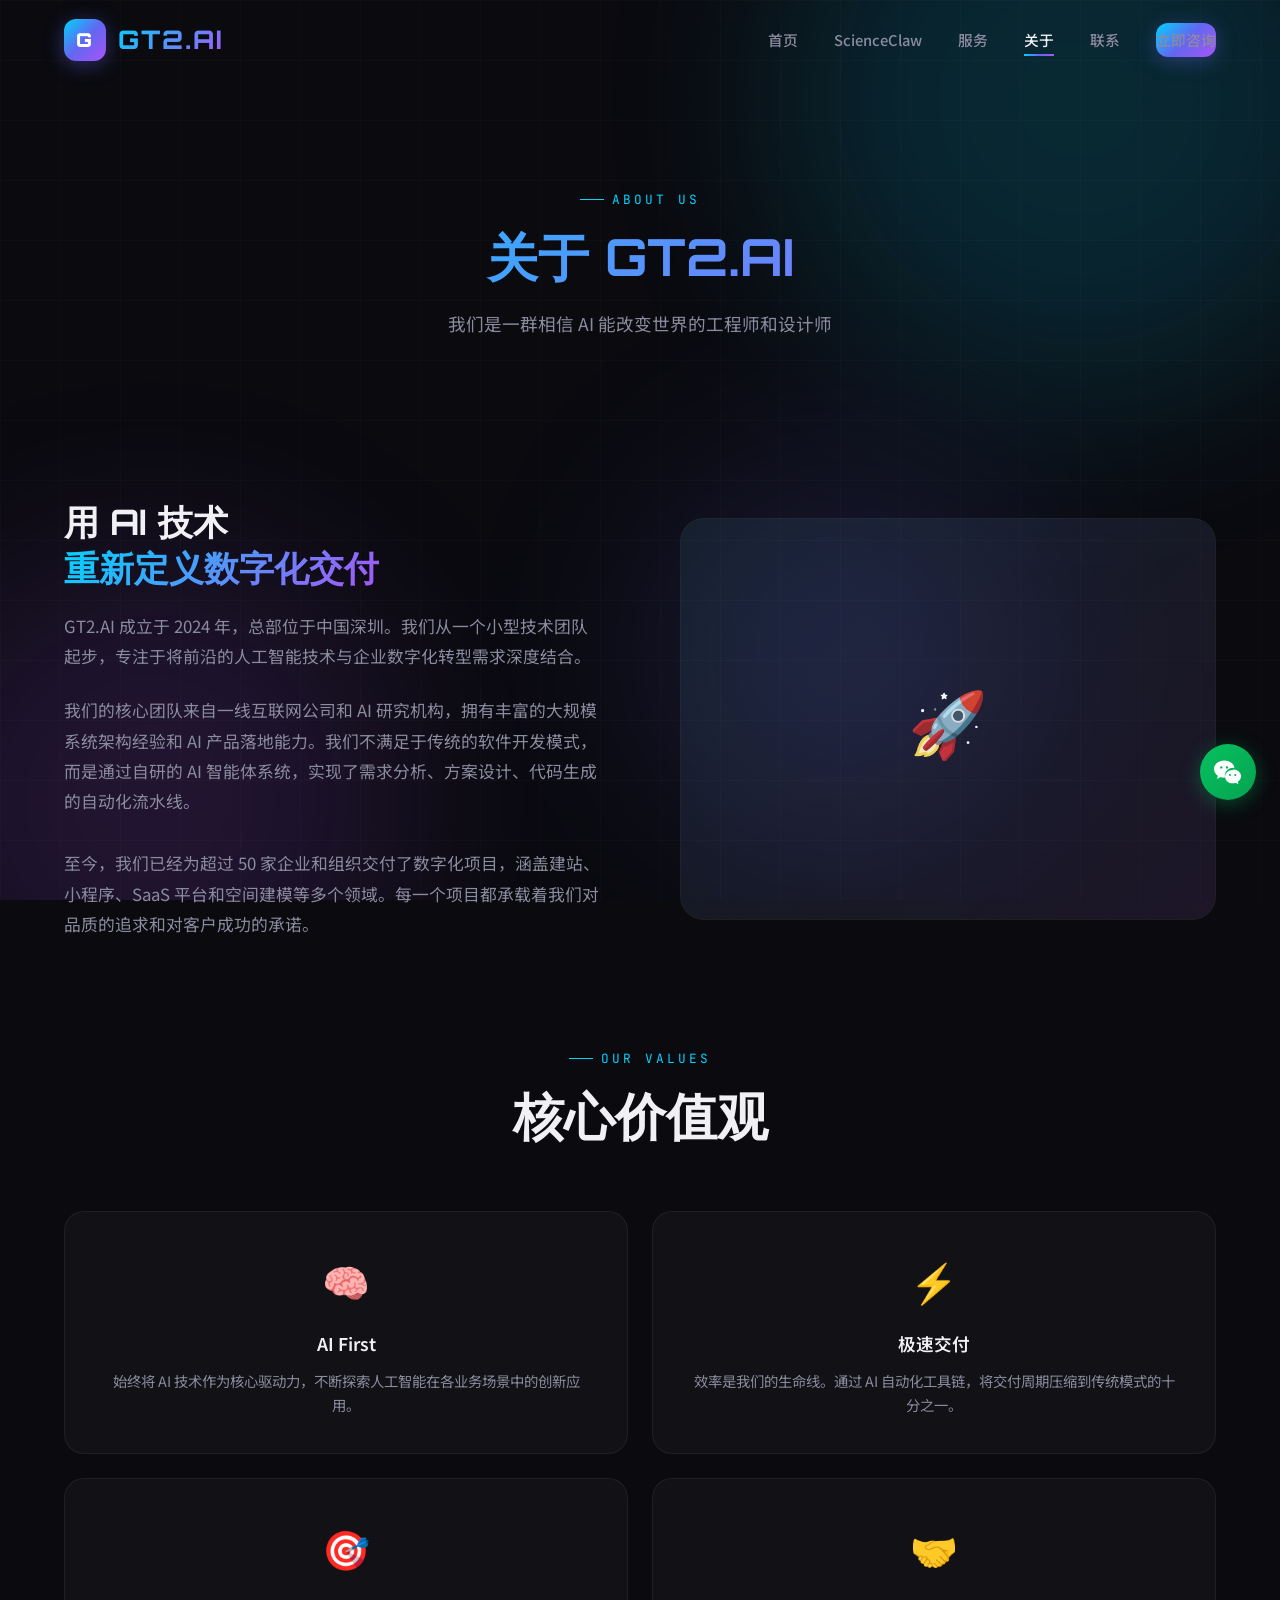
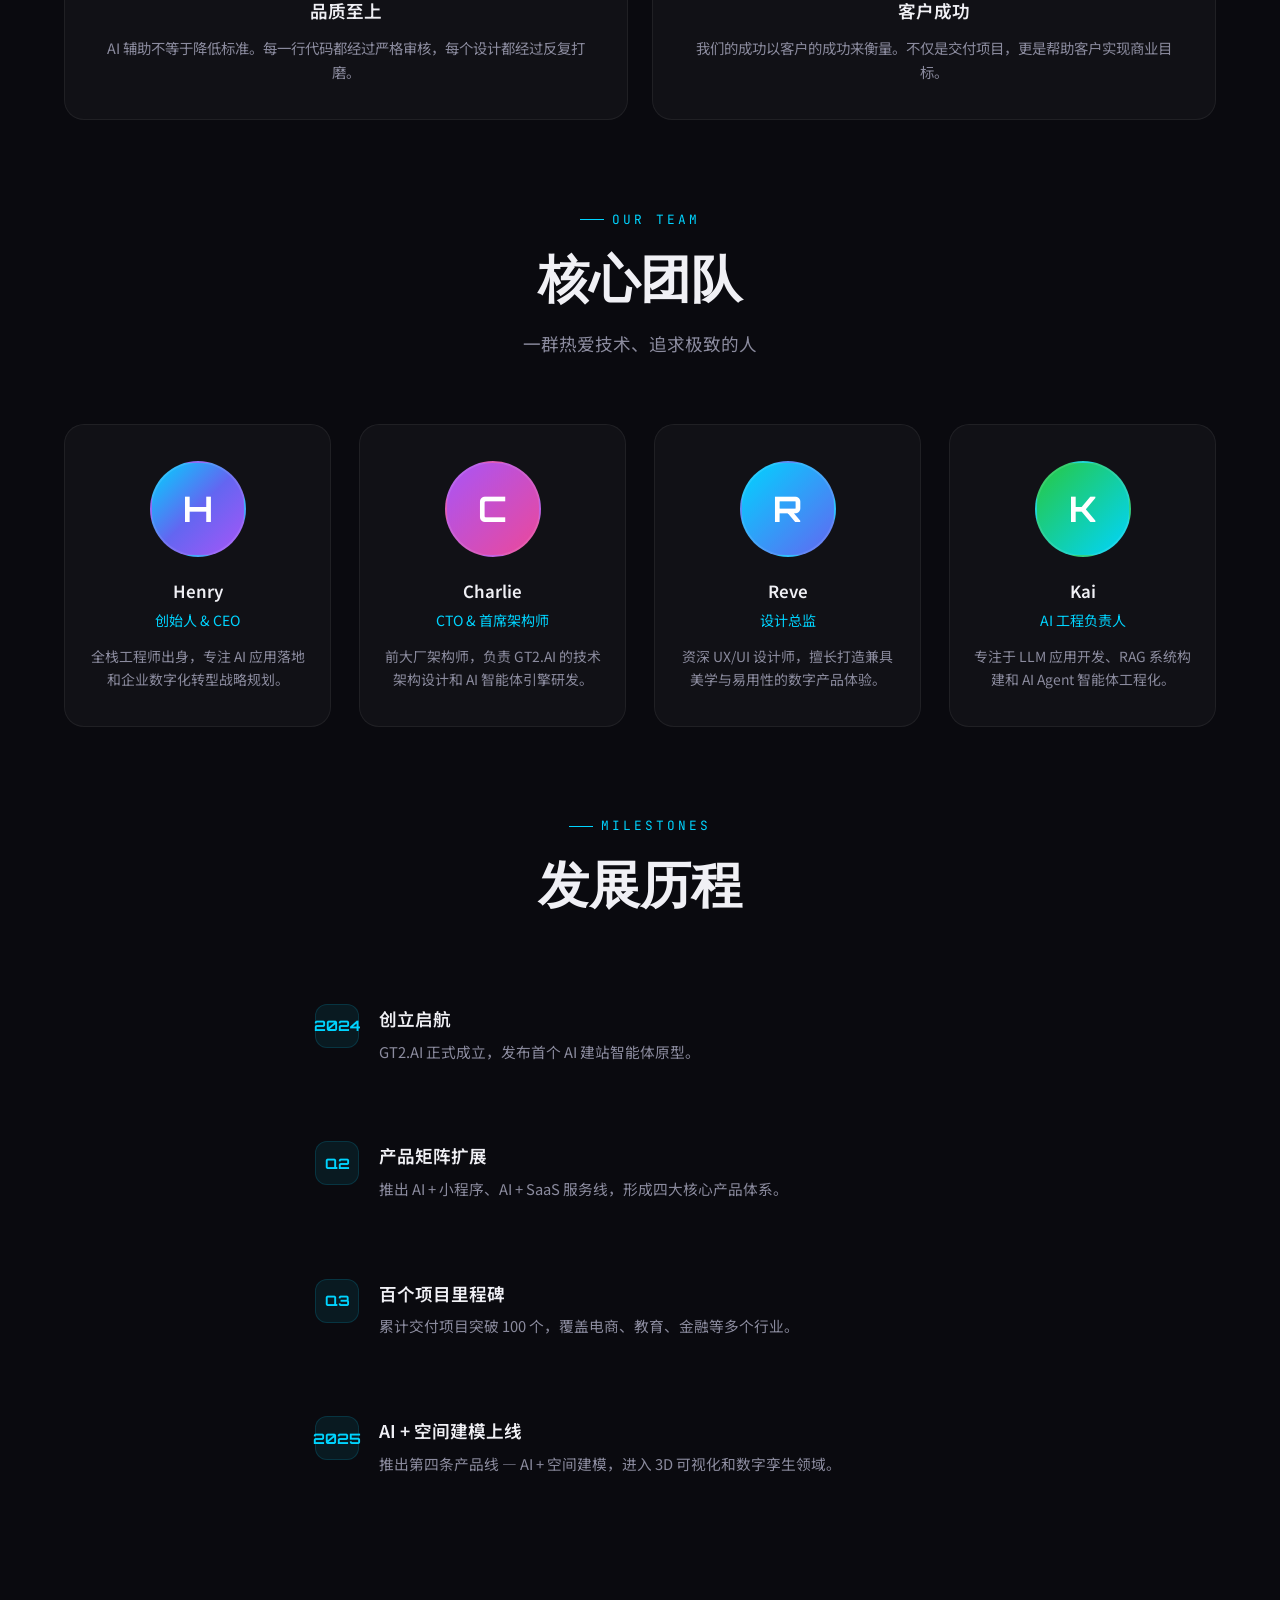
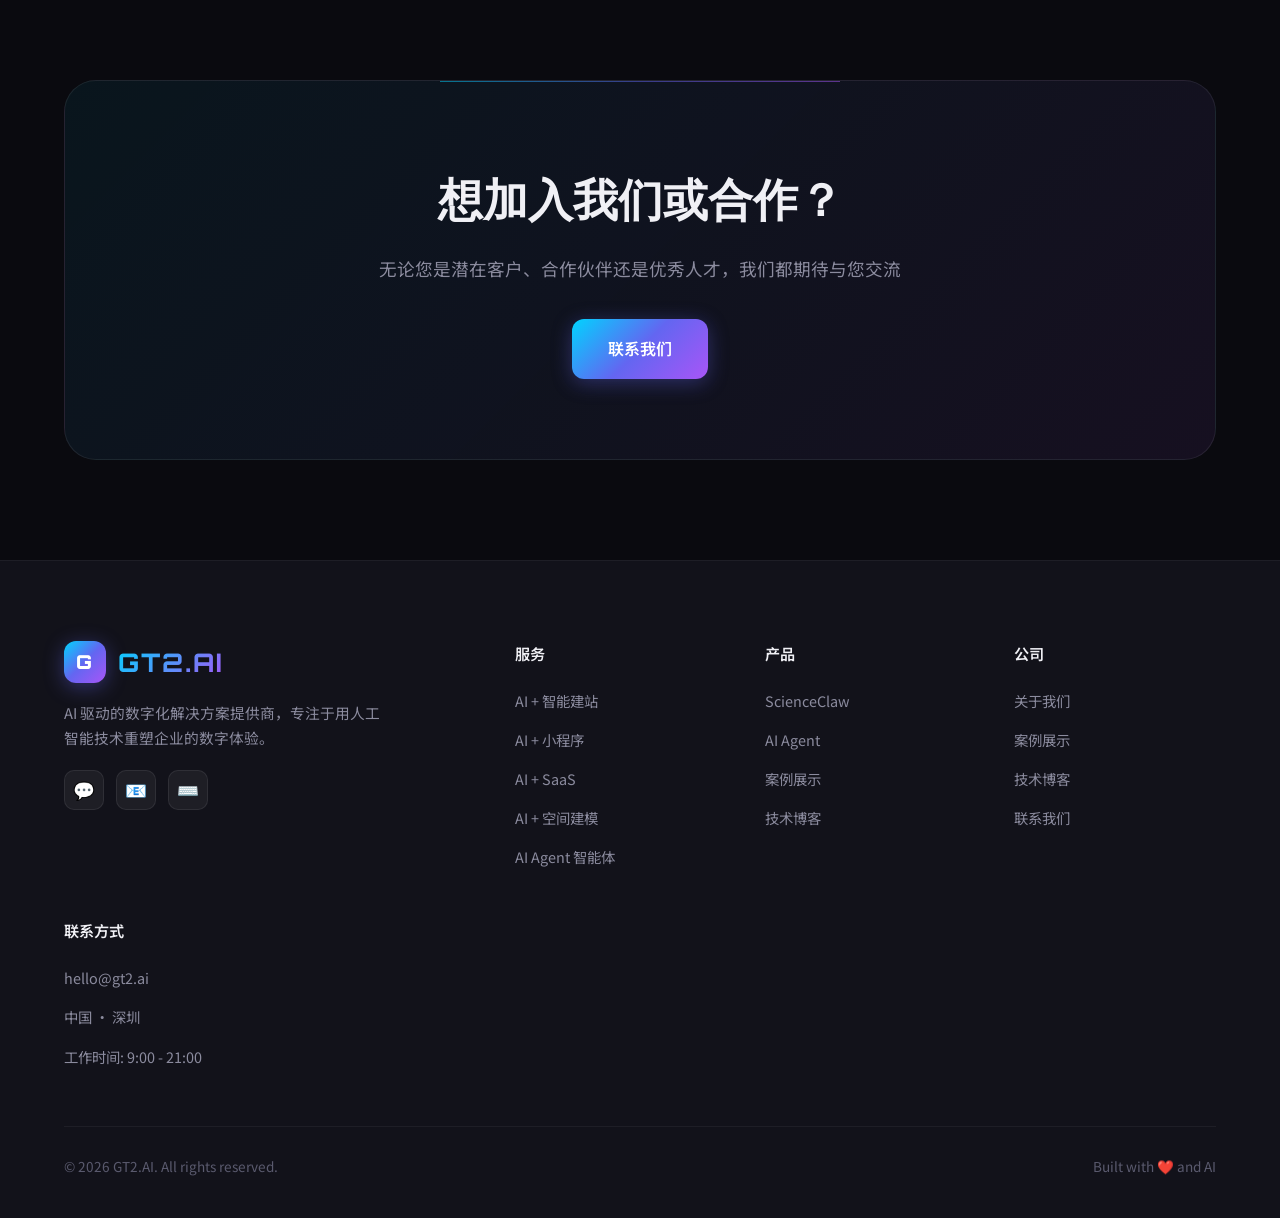
==== commit d7018118: "Add files via upload" ====
--- a/about.html
+++ b/about.html
@@ -101,14 +101,14 @@
             <p>全栈工程师出身，专注 AI 应用落地和企业数字化转型战略规划。</p>
           </div>
           <div class="team-card animate-on-scroll delay-2">
-            <div class="team-avatar" style="background:linear-gradient(135deg,#a855f7,#ec4899);">A</div>
-            <h4>Alex</h4>
+            <div class="team-avatar" style="background:linear-gradient(135deg,#a855f7,#ec4899);">C</div>
+            <h4>Charlie</h4>
             <div class="role">CTO & 首席架构师</div>
             <p>前大厂架构师，负责 GT2.AI 的技术架构设计和 AI 智能体引擎研发。</p>
           </div>
           <div class="team-card animate-on-scroll delay-3">
-            <div class="team-avatar" style="background:linear-gradient(135deg,#00d4ff,#6366f1);">L</div>
-            <h4>Luna</h4>
+            <div class="team-avatar" style="background:linear-gradient(135deg,#00d4ff,#6366f1);">R</div>
+            <h4>Reve</h4>
             <div class="role">设计总监</div>
             <p>资深 UX/UI 设计师，擅长打造兼具美学与易用性的数字产品体验。</p>
           </div>
--- a/css/style.css
+++ b/css/style.css
@@ -233,30 +233,88 @@
 
 /* Hero Visual */
 .hero-visual{position:relative;display:flex;justify-content:center;align-items:center;animation:scaleIn 1s var(--ease-out) 0.3s both;}
-.hero-globe-container{position:relative;width:480px;height:480px;}
-.hero-globe{
-  width:100%;height:100%;border-radius:50%;
-  background:radial-gradient(circle at 30% 30%,rgba(0,212,255,0.15),transparent 50%),radial-gradient(circle at 70% 70%,rgba(168,85,247,0.12),transparent 50%),var(--bg-card);
-  border:1px solid rgba(255,255,255,0.08);position:relative;overflow:hidden;
-  box-shadow:0 0 80px rgba(0,212,255,0.1),0 0 160px rgba(168,85,247,0.05),inset 0 0 80px rgba(0,0,0,0.5);
-}
-.globe-ring{position:absolute;border:1px solid rgba(0,212,255,0.15);border-radius:50%;}
-.globe-ring-1{top:10%;left:10%;right:10%;bottom:10%;animation:rotate-slow 30s linear infinite;}
-.globe-ring-2{top:22%;left:22%;right:22%;bottom:22%;border-color:rgba(168,85,247,0.12);animation:rotate-slow 25s linear infinite reverse;}
-.globe-ring-3{top:34%;left:34%;right:34%;bottom:34%;border-color:rgba(99,102,241,0.1);animation:rotate-slow 20s linear infinite;}
-
-.floating-icon{
-  position:absolute;width:56px;height:56px;border-radius:16px;
-  background:rgba(18,18,26,0.9);border:1px solid rgba(255,255,255,0.1);
-  backdrop-filter:blur(10px);display:flex;align-items:center;justify-content:center;
-  font-size:1.5rem;box-shadow:0 8px 32px rgba(0,0,0,0.3);
-  animation:float-icon 6s ease-in-out infinite;z-index:3;
-}
-.fi-1{top:5%;right:-10px;color:var(--accent-cyan);}
-.fi-2{bottom:15%;right:5%;color:var(--accent-purple);animation-delay:-1.5s;}
-.fi-3{bottom:5%;left:-5%;color:var(--accent-pink);animation-delay:-3s;}
-.fi-4{top:20%;left:-15px;color:var(--accent-blue);animation-delay:-4.5s;}
-@keyframes float-icon{0%,100%{transform:translateY(0);}50%{transform:translateY(-12px);}}
+
+/* ---- Hero Hexagon Network Visual ---- */
+.hero-hex-container{position:relative;width:480px;height:480px;}
+.hex-outer-ring{
+  position:absolute;top:10px;left:10px;right:10px;bottom:10px;border-radius:50%;
+  border:1px dashed rgba(0,212,255,0.12);animation:rotate-slow 40s linear infinite;
+}
+.hex-outer-ring::before{
+  content:'';position:absolute;top:20px;left:20px;right:20px;bottom:20px;border-radius:50%;
+  border:1px dashed rgba(168,85,247,0.08);animation:rotate-slow 30s linear infinite reverse;
+}
+.hex-beams{position:absolute;top:0;left:0;width:100%;height:100%;pointer-events:none;}
+.beam-line{animation:beam-dash 3s linear infinite;}
+@keyframes beam-dash{to{stroke-dashoffset:-40;}}
+.hex-core{
+  position:absolute;top:50%;left:50%;transform:translate(-50%,-50%);
+  width:100px;height:100px;display:flex;align-items:center;justify-content:center;z-index:5;
+}
+.hex-core-svg{width:100%;height:100%;animation:pulse-core 3s ease-in-out infinite;}
+@keyframes pulse-core{0%,100%{transform:scale(1);opacity:1;}50%{transform:scale(1.08);opacity:0.85;}}
+.hex-core-pulse{
+  position:absolute;top:50%;left:50%;transform:translate(-50%,-50%);
+  width:160px;height:160px;border-radius:50%;
+  background:radial-gradient(circle,rgba(0,212,255,0.08) 0%,transparent 70%);
+  animation:pulse-glow 3s ease-in-out infinite;z-index:-1;
+}
+@keyframes pulse-glow{0%,100%{transform:translate(-50%,-50%) scale(1);opacity:1;}50%{transform:translate(-50%,-50%) scale(1.3);opacity:0.5;}}
+.hex-node{
+  position:absolute;display:flex;flex-direction:column;align-items:center;gap:8px;z-index:4;
+  animation:node-float 5s ease-in-out infinite;
+}
+.hex-node-inner{
+  width:56px;height:56px;border-radius:14px;
+  background:rgba(18,18,26,0.95);border:1.5px solid var(--node-color);
+  box-shadow:0 0 20px color-mix(in srgb,var(--node-color) 30%,transparent),0 4px 16px rgba(0,0,0,0.4);
+  display:flex;align-items:center;justify-content:center;transition:all 0.4s var(--ease-out);
+  backdrop-filter:blur(8px);
+}
+.hex-node-inner svg{width:26px;height:26px;color:var(--node-color);}
+.hex-node-inner:hover{transform:scale(1.15);box-shadow:0 0 30px color-mix(in srgb,var(--node-color) 50%,transparent);}
+.hex-node-label{
+  font-size:0.72rem;font-weight:600;color:var(--text-secondary);white-space:nowrap;
+  background:rgba(10,10,15,0.8);padding:3px 10px;border-radius:20px;border:1px solid rgba(255,255,255,0.06);
+  opacity:0;transform:translateY(4px);transition:all 0.4s var(--ease-out);pointer-events:none;
+}
+.hex-node:hover .hex-node-label{opacity:1;transform:translateY(0);}
+
+/* Hex node positions (radius ~170) */
+.hn-1{top:0;left:50%;transform:translateX(-50%);animation-delay:0s;}      /* ScienceClaw - top */
+.hn-2{top:70px;right:5px;animation-delay:-0.8s;}                         /* AI建站 - top-right */
+.hn-3{bottom:70px;right:5px;animation-delay:-1.6s;}                      /* AI小程序 - bottom-right */
+.hn-4{bottom:0;left:50%;transform:translateX(-50%);animation-delay:-2.4s;} /* AI SaaS - bottom */
+.hn-5{bottom:70px;left:5px;animation-delay:-3.2s;}                       /* AI建模 - bottom-left */
+.hn-6{top:70px;left:5px;animation-delay:-4.0s;}                          /* AI Agent - top-left */
+
+@keyframes node-float{0%,100%{transform:translateY(0);}50%{transform:translateY(-8px);}}
+
+/* Responsive */
+@media(max-width:1024px){
+  .hero-hex-container{width:340px;height:340px;}
+  .hex-node-inner{width:46px;height:46px;border-radius:12px;}
+  .hex-node-inner svg{width:20px;height:20px;}
+  .hex-core{width:70px;height:70px;}
+  .hex-core-pulse{width:120px;height:120px;}
+  .hex-node-label{font-size:0.65rem;}
+  .hn-2{top:50px;right:0;}
+  .hn-3{bottom:50px;right:0;}
+  .hn-5{bottom:50px;left:0;}
+  .hn-6{top:50px;left:0;}
+}
+@media(max-width:640px){
+  .hero-hex-container{width:280px;height:280px;}
+  .hex-node-inner{width:38px;height:38px;border-radius:10px;}
+  .hex-node-inner svg{width:16px;height:16px;}
+  .hex-core{width:56px;height:56px;}
+  .hex-core-pulse{width:90px;height:90px;}
+  .hex-node-label{display:none;}
+  .hn-2{top:35px;right:-5px;}
+  .hn-3{bottom:35px;right:-5px;}
+  .hn-5{bottom:35px;left:-5px;}
+  .hn-6{top:35px;left:-5px;}
+}
 
 @media(max-width:1024px){
   .hero-container{grid-template-columns:1fr;text-align:center;gap:48px;padding-top:60px;}
@@ -268,6 +326,43 @@
 @media(max-width:640px){
   .hero-stats{gap:28px;flex-wrap:wrap;}
   .hero-globe-container{width:280px;height:280px;}
+}
+
+/* ========== CORE POSITIONING ========== */
+.core-grid{display:grid;grid-template-columns:repeat(3,1fr);gap:32px;margin-top:20px;}
+.core-card{
+  background:var(--bg-card);border:1px solid rgba(255,255,255,0.06);border-radius:20px;
+  padding:40px 32px;text-align:center;position:relative;overflow:hidden;
+  transition:all 0.4s var(--ease-out);
+}
+.core-card::before{
+  content:'';position:absolute;top:0;left:0;right:0;height:3px;
+  background:linear-gradient(90deg,var(--core-color,var(--accent-cyan)),transparent);
+  opacity:0;transition:opacity 0.4s;
+}
+.core-card:hover{transform:translateY(-8px);background:var(--bg-card-hover);border-color:rgba(255,255,255,0.1);}
+.core-card:hover::before{opacity:1;}
+
+.core-icon{
+  width:72px;height:72px;margin:0 auto 24px;display:flex;align-items:center;justify-content:center;
+  background:rgba(255,255,255,0.03);border-radius:18px;border:1px solid rgba(255,255,255,0.06);
+  transition:all 0.4s;
+}
+.core-card:hover .core-icon{transform:scale(1.08);border-color:rgba(255,255,255,0.12);}
+.core-icon svg{width:48px;height:48px;}
+
+.core-title{font-family:var(--font-display);font-size:1.25rem;font-weight:700;margin-bottom:12px;color:var(--text-primary);}
+.core-desc{color:var(--text-secondary);font-size:0.93rem;line-height:1.7;margin-bottom:20px;}
+.core-link{display:inline-flex;align-items:center;gap:6px;font-size:0.88rem;font-weight:600;color:var(--accent-cyan);transition:gap 0.3s;}
+.core-link:hover{gap:12px;}
+
+@media(max-width:1024px){
+  .core-grid{grid-template-columns:1fr;gap:24px;max-width:480px;margin-left:auto;margin-right:auto;}
+}
+@media(max-width:640px){
+  .core-card{padding:32px 24px;}
+  .core-icon{width:60px;height:60px;}
+  .core-icon svg{width:40px;height:40px;}
 }
 
 /* ========== SERVICES ========== */
@@ -811,6 +906,10 @@
   70%{box-shadow:0 0 0 14px rgba(7,193,96,0);}
   100%{box-shadow:0 0 0 0 rgba(7,193,96,0);}
 }
+@keyframes pulse-bar{
+  0%,100%{opacity:1;}
+  50%{opacity:0.65;}
+}
 .side-contact-btn.pulse{animation:sideContactPulse 2.5s infinite;}
 /* Responsive */
 @media(max-width:640px){
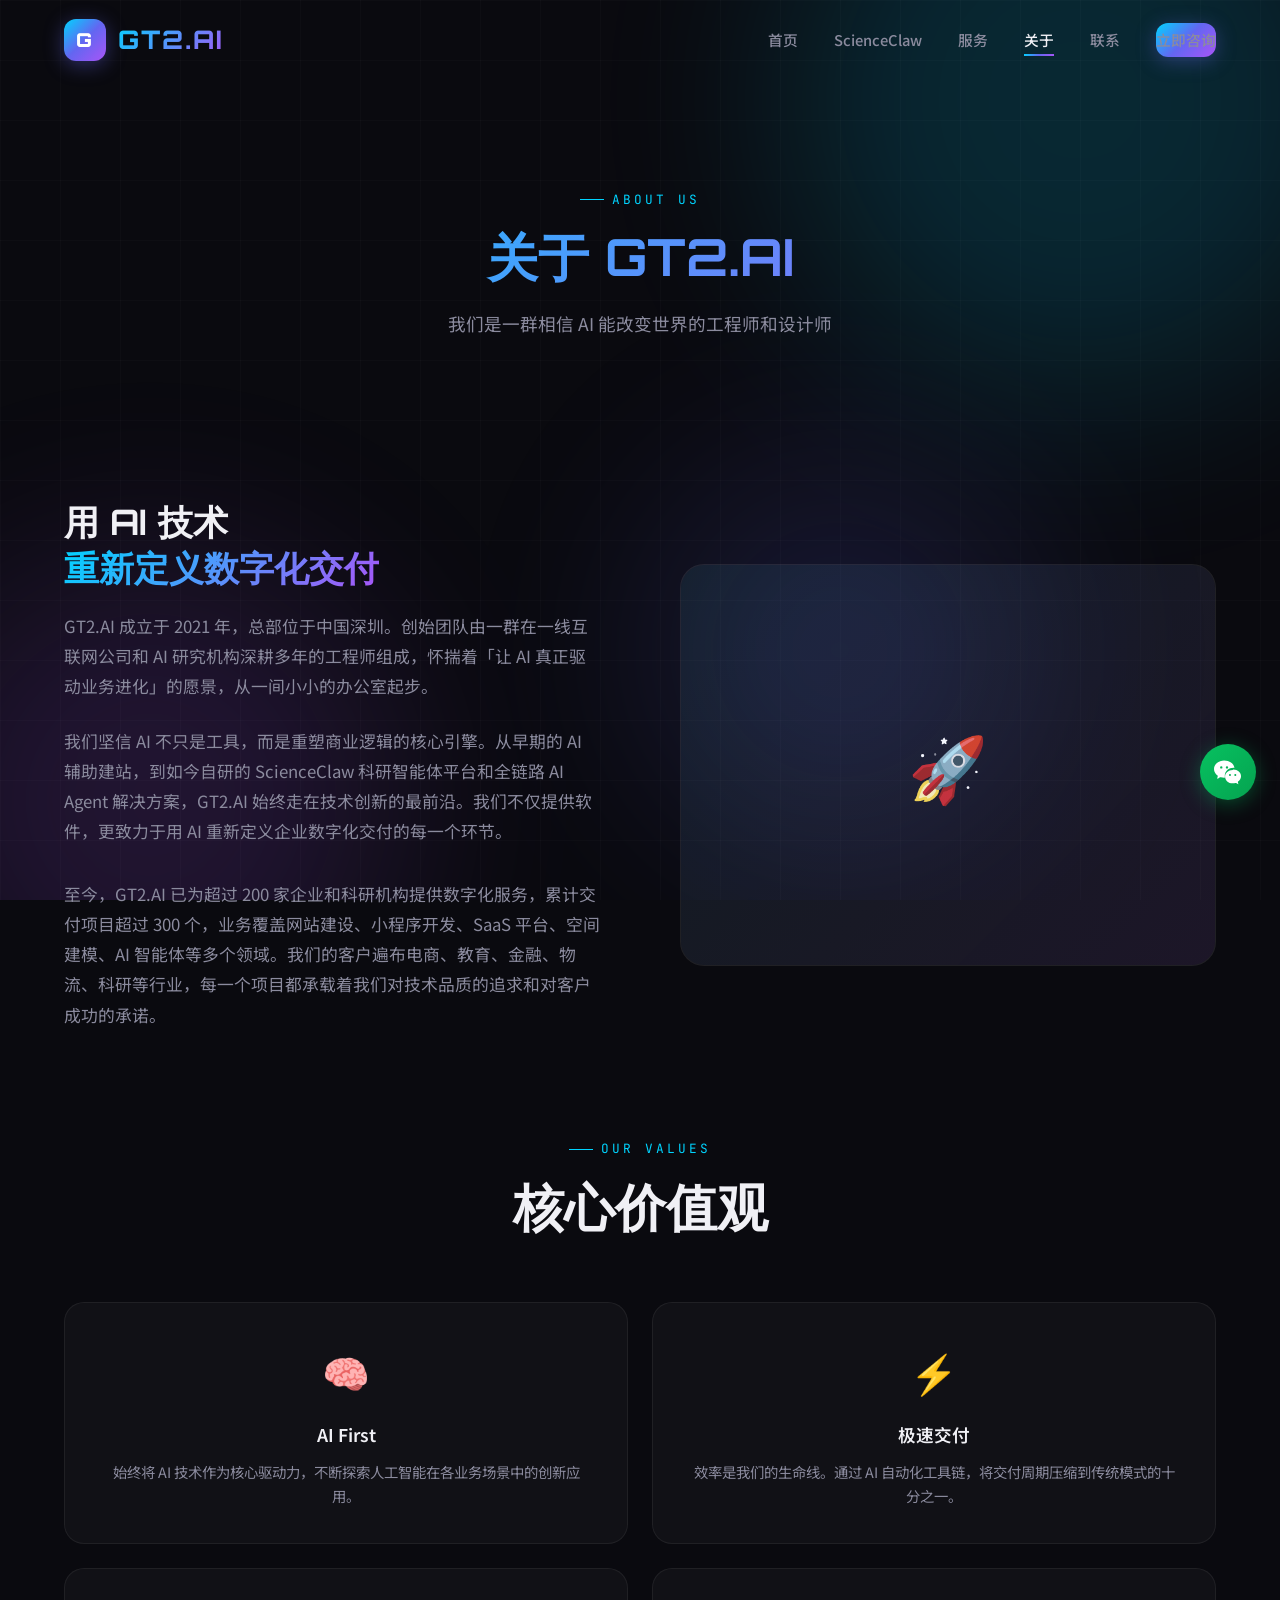
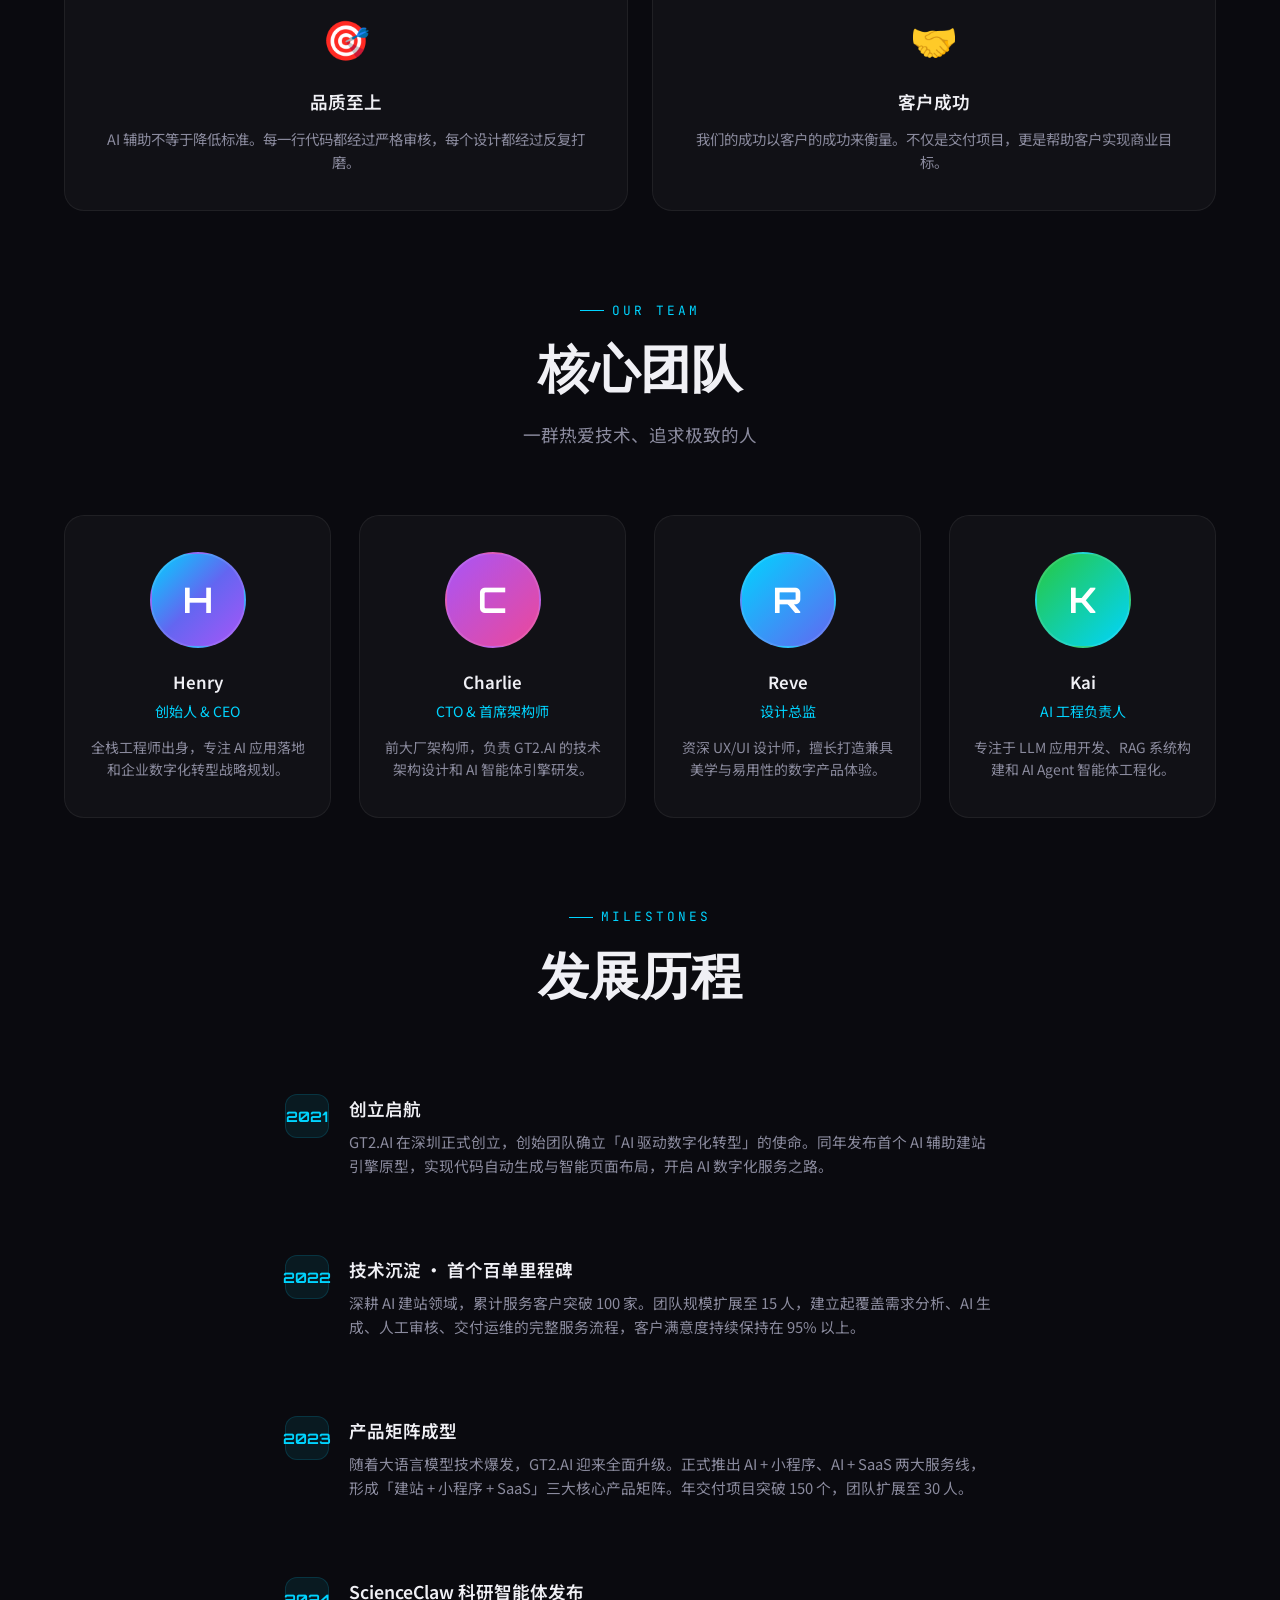
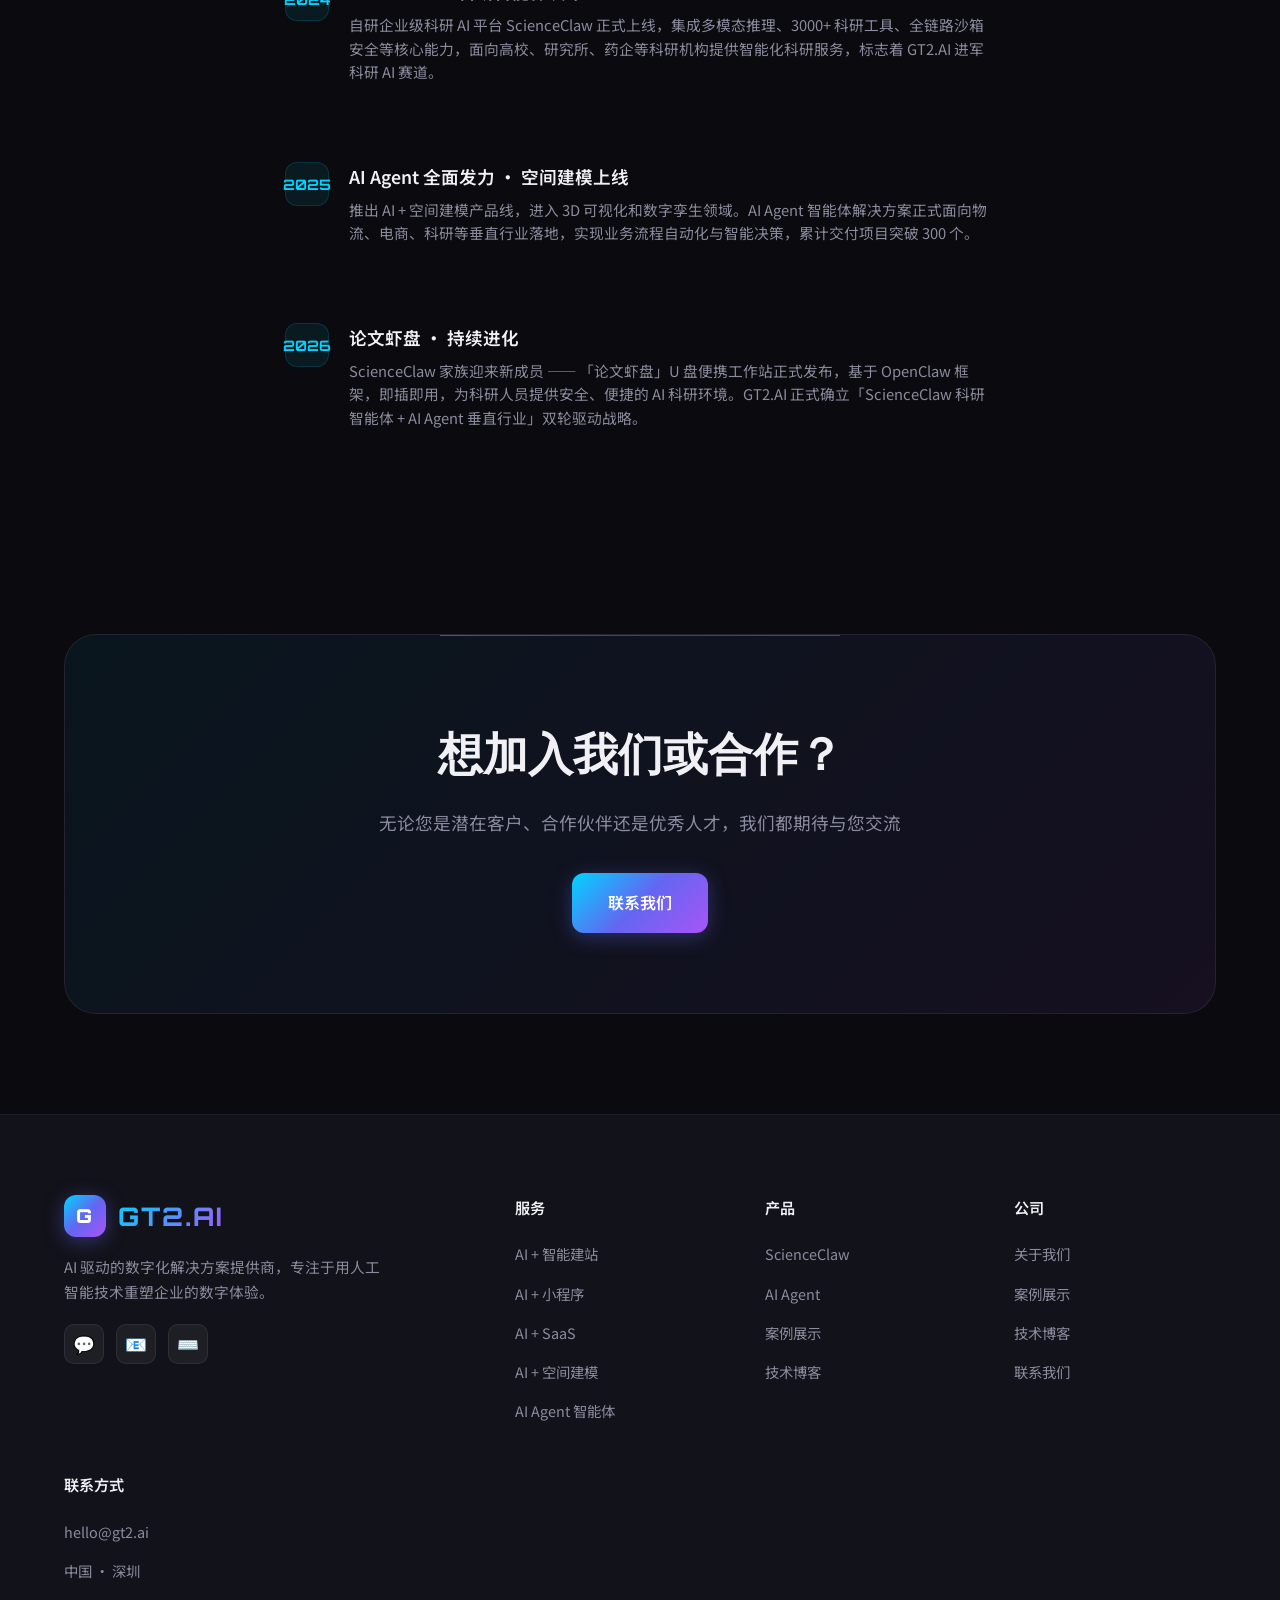
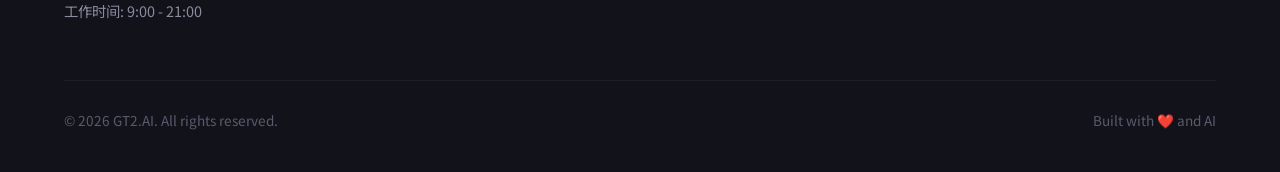
==== commit cce6d842: "Add files via upload" ====
--- a/about.html
+++ b/about.html
@@ -4,7 +4,7 @@
   <meta charset="UTF-8">
   <meta name="viewport" content="width=device-width, initial-scale=1.0">
   <title>关于我们 - GT2.AI | AI 驱动的数字化解决方案</title>
-  <meta name="description" content="GT2.AI 成立于2024年，以ScienceClaw科研智能体和AI Agent为核心技术，为企业提供全栈数字化解决方案。总部位于中国深圳。">
+  <meta name="description" content="GT2.AI 成立于2021年，以ScienceClaw科研智能体和AI Agent为核心技术，为企业提供全栈数字化解决方案。总部位于中国深圳。">
   <link rel="stylesheet" href="css/style.css">
 </head>
 <body>
@@ -45,13 +45,13 @@
               用 AI 技术<br><span class="gradient-text">重新定义数字化交付</span>
             </h2>
             <p style="color:var(--text-secondary);font-size:1.05rem;line-height:1.8;margin-bottom:24px;">
-              GT2.AI 成立于 2024 年，总部位于中国深圳。我们从一个小型技术团队起步，专注于将前沿的人工智能技术与企业数字化转型需求深度结合。
+              GT2.AI 成立于 2021 年，总部位于中国深圳。创始团队由一群在一线互联网公司和 AI 研究机构深耕多年的工程师组成，怀揣着「让 AI 真正驱动业务进化」的愿景，从一间小小的办公室起步。
             </p>
             <p style="color:var(--text-secondary);font-size:1.05rem;line-height:1.8;margin-bottom:32px;">
-              我们的核心团队来自一线互联网公司和 AI 研究机构，拥有丰富的大规模系统架构经验和 AI 产品落地能力。我们不满足于传统的软件开发模式，而是通过自研的 AI 智能体系统，实现了需求分析、方案设计、代码生成的自动化流水线。
+              我们坚信 AI 不只是工具，而是重塑商业逻辑的核心引擎。从早期的 AI 辅助建站，到如今自研的 ScienceClaw 科研智能体平台和全链路 AI Agent 解决方案，GT2.AI 始终走在技术创新的最前沿。我们不仅提供软件，更致力于用 AI 重新定义企业数字化交付的每一个环节。
             </p>
             <p style="color:var(--text-secondary);font-size:1.05rem;line-height:1.8;">
-              至今，我们已经为超过 50 家企业和组织交付了数字化项目，涵盖建站、小程序、SaaS 平台和空间建模等多个领域。每一个项目都承载着我们对品质的追求和对客户成功的承诺。
+              至今，GT2.AI 已为超过 200 家企业和科研机构提供数字化服务，累计交付项目超过 300 个，业务覆盖网站建设、小程序开发、SaaS 平台、空间建模、AI 智能体等多个领域。我们的客户遍布电商、教育、金融、物流、科研等行业，每一个项目都承载着我们对技术品质的追求和对客户成功的承诺。
             </p>
           </div>
           <div class="about-img-placeholder animate-on-scroll delay-2">
@@ -125,33 +125,47 @@
           <div class="section-label">Milestones</div>
           <h2 class="section-title">发展历程</h2>
         </div>
-        <div class="feature-list" style="max-width:700px;margin:0 auto;">
+        <div class="feature-list" style="max-width:760px;margin:0 auto;">
           <div class="feature-item animate-on-scroll delay-1">
+            <div class="feature-num">2021</div>
+            <div class="feature-info">
+              <h4>创立启航</h4>
+              <p>GT2.AI 在深圳正式创立，创始团队确立「AI 驱动数字化转型」的使命。同年发布首个 AI 辅助建站引擎原型，实现代码自动生成与智能页面布局，开启 AI 数字化服务之路。</p>
+            </div>
+          </div>
+          <div class="feature-item animate-on-scroll delay-2">
+            <div class="feature-num">2022</div>
+            <div class="feature-info">
+              <h4>技术沉淀 · 首个百单里程碑</h4>
+              <p>深耕 AI 建站领域，累计服务客户突破 100 家。团队规模扩展至 15 人，建立起覆盖需求分析、AI 生成、人工审核、交付运维的完整服务流程，客户满意度持续保持在 95% 以上。</p>
+            </div>
+          </div>
+          <div class="feature-item animate-on-scroll delay-3">
+            <div class="feature-num">2023</div>
+            <div class="feature-info">
+              <h4>产品矩阵成型</h4>
+              <p>随着大语言模型技术爆发，GT2.AI 迎来全面升级。正式推出 AI + 小程序、AI + SaaS 两大服务线，形成「建站 + 小程序 + SaaS」三大核心产品矩阵。年交付项目突破 150 个，团队扩展至 30 人。</p>
+            </div>
+          </div>
+          <div class="feature-item animate-on-scroll delay-4">
             <div class="feature-num">2024</div>
             <div class="feature-info">
-              <h4>创立启航</h4>
-              <p>GT2.AI 正式成立，发布首个 AI 建站智能体原型。</p>
+              <h4>ScienceClaw 科研智能体发布</h4>
+              <p>自研企业级科研 AI 平台 ScienceClaw 正式上线，集成多模态推理、3000+ 科研工具、全链路沙箱安全等核心能力，面向高校、研究所、药企等科研机构提供智能化科研服务，标志着 GT2.AI 进军科研 AI 赛道。</p>
+            </div>
+          </div>
+          <div class="feature-item animate-on-scroll delay-1">
+            <div class="feature-num">2025</div>
+            <div class="feature-info">
+              <h4>AI Agent 全面发力 · 空间建模上线</h4>
+              <p>推出 AI + 空间建模产品线，进入 3D 可视化和数字孪生领域。AI Agent 智能体解决方案正式面向物流、电商、科研等垂直行业落地，实现业务流程自动化与智能决策，累计交付项目突破 300 个。</p>
             </div>
           </div>
           <div class="feature-item animate-on-scroll delay-2">
-            <div class="feature-num">Q2</div>
-            <div class="feature-info">
-              <h4>产品矩阵扩展</h4>
-              <p>推出 AI + 小程序、AI + SaaS 服务线，形成四大核心产品体系。</p>
-            </div>
-          </div>
-          <div class="feature-item animate-on-scroll delay-3">
-            <div class="feature-num">Q3</div>
-            <div class="feature-info">
-              <h4>百个项目里程碑</h4>
-              <p>累计交付项目突破 100 个，覆盖电商、教育、金融等多个行业。</p>
-            </div>
-          </div>
-          <div class="feature-item animate-on-scroll delay-4">
-            <div class="feature-num">2025</div>
-            <div class="feature-info">
-              <h4>AI + 空间建模上线</h4>
-              <p>推出第四条产品线 — AI + 空间建模，进入 3D 可视化和数字孪生领域。</p>
+            <div class="feature-num">2026</div>
+            <div class="feature-info">
+              <h4>论文虾盘 · 持续进化</h4>
+              <p>ScienceClaw 家族迎来新成员 —— 「论文虾盘」U 盘便携工作站正式发布，基于 OpenClaw 框架，即插即用，为科研人员提供安全、便捷的 AI 科研环境。GT2.AI 正式确立「ScienceClaw 科研智能体 + AI Agent 垂直行业」双轮驱动战略。</p>
             </div>
           </div>
         </div>
